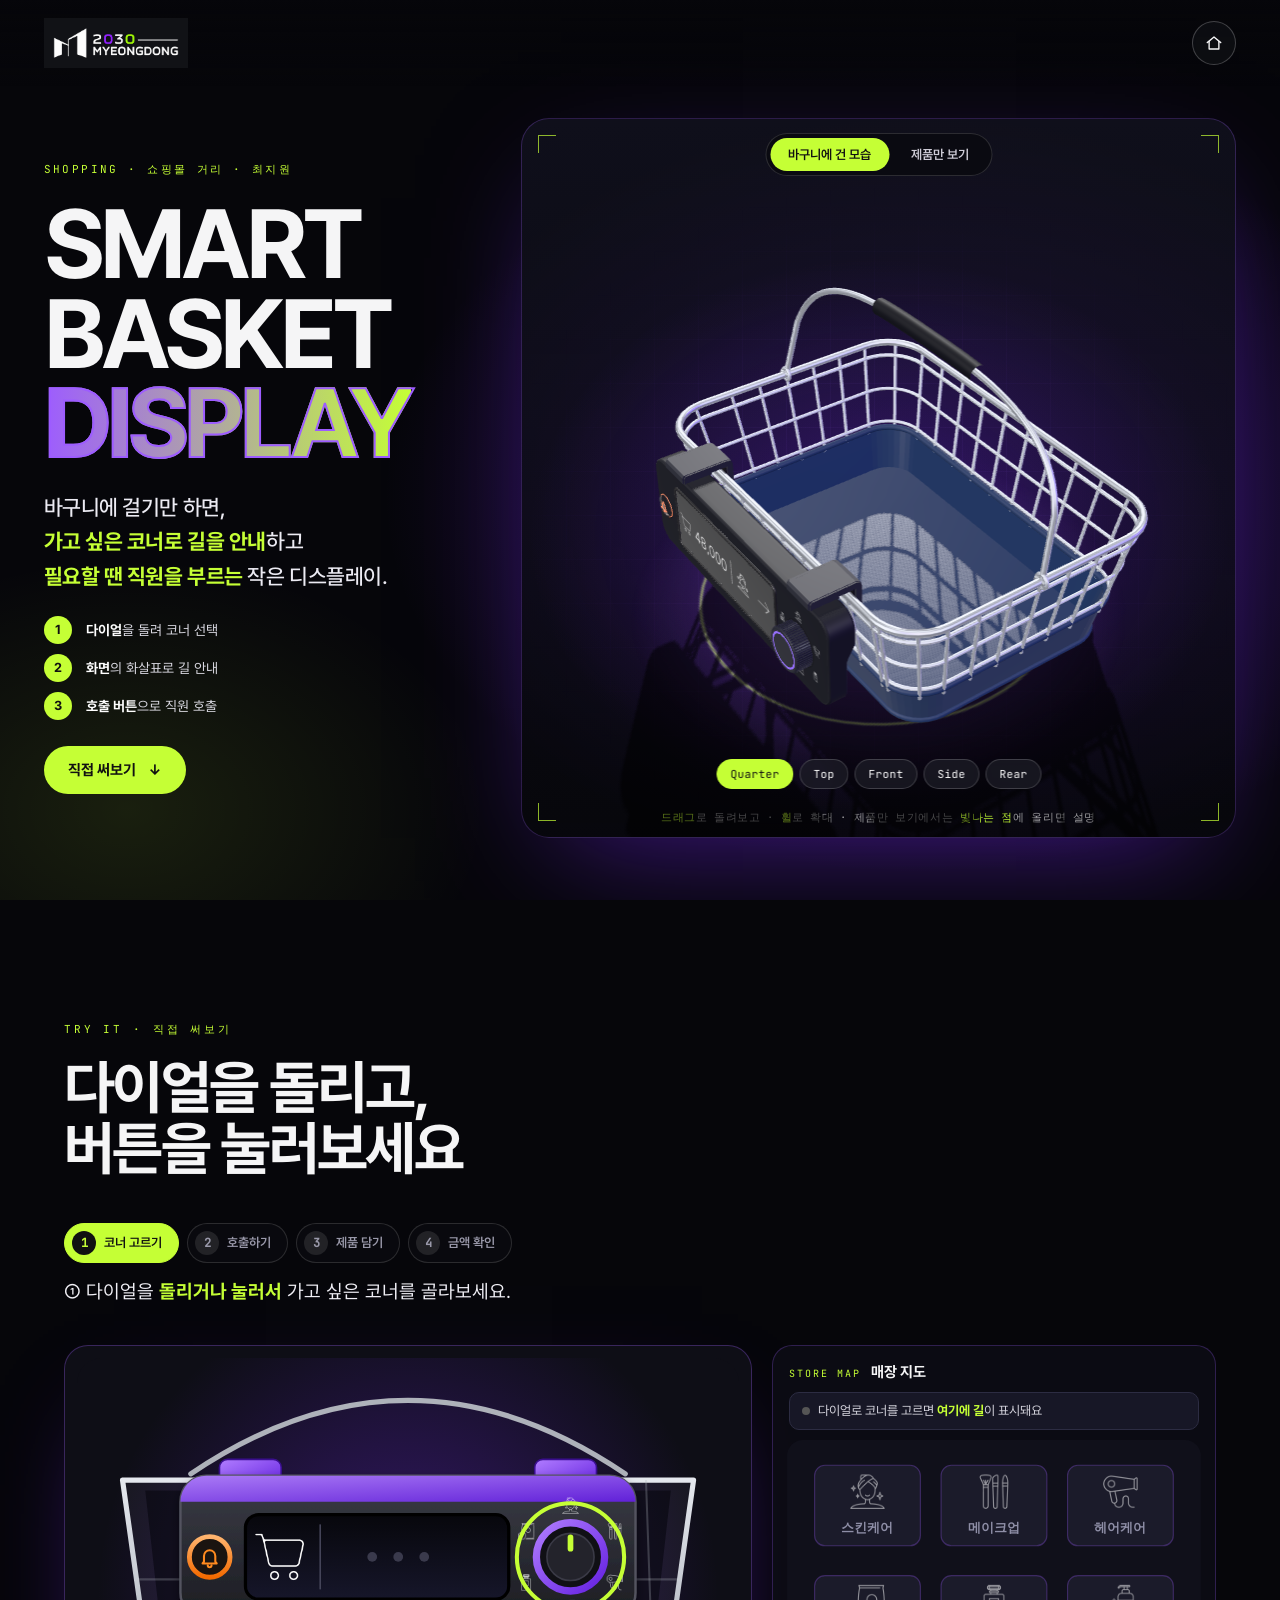
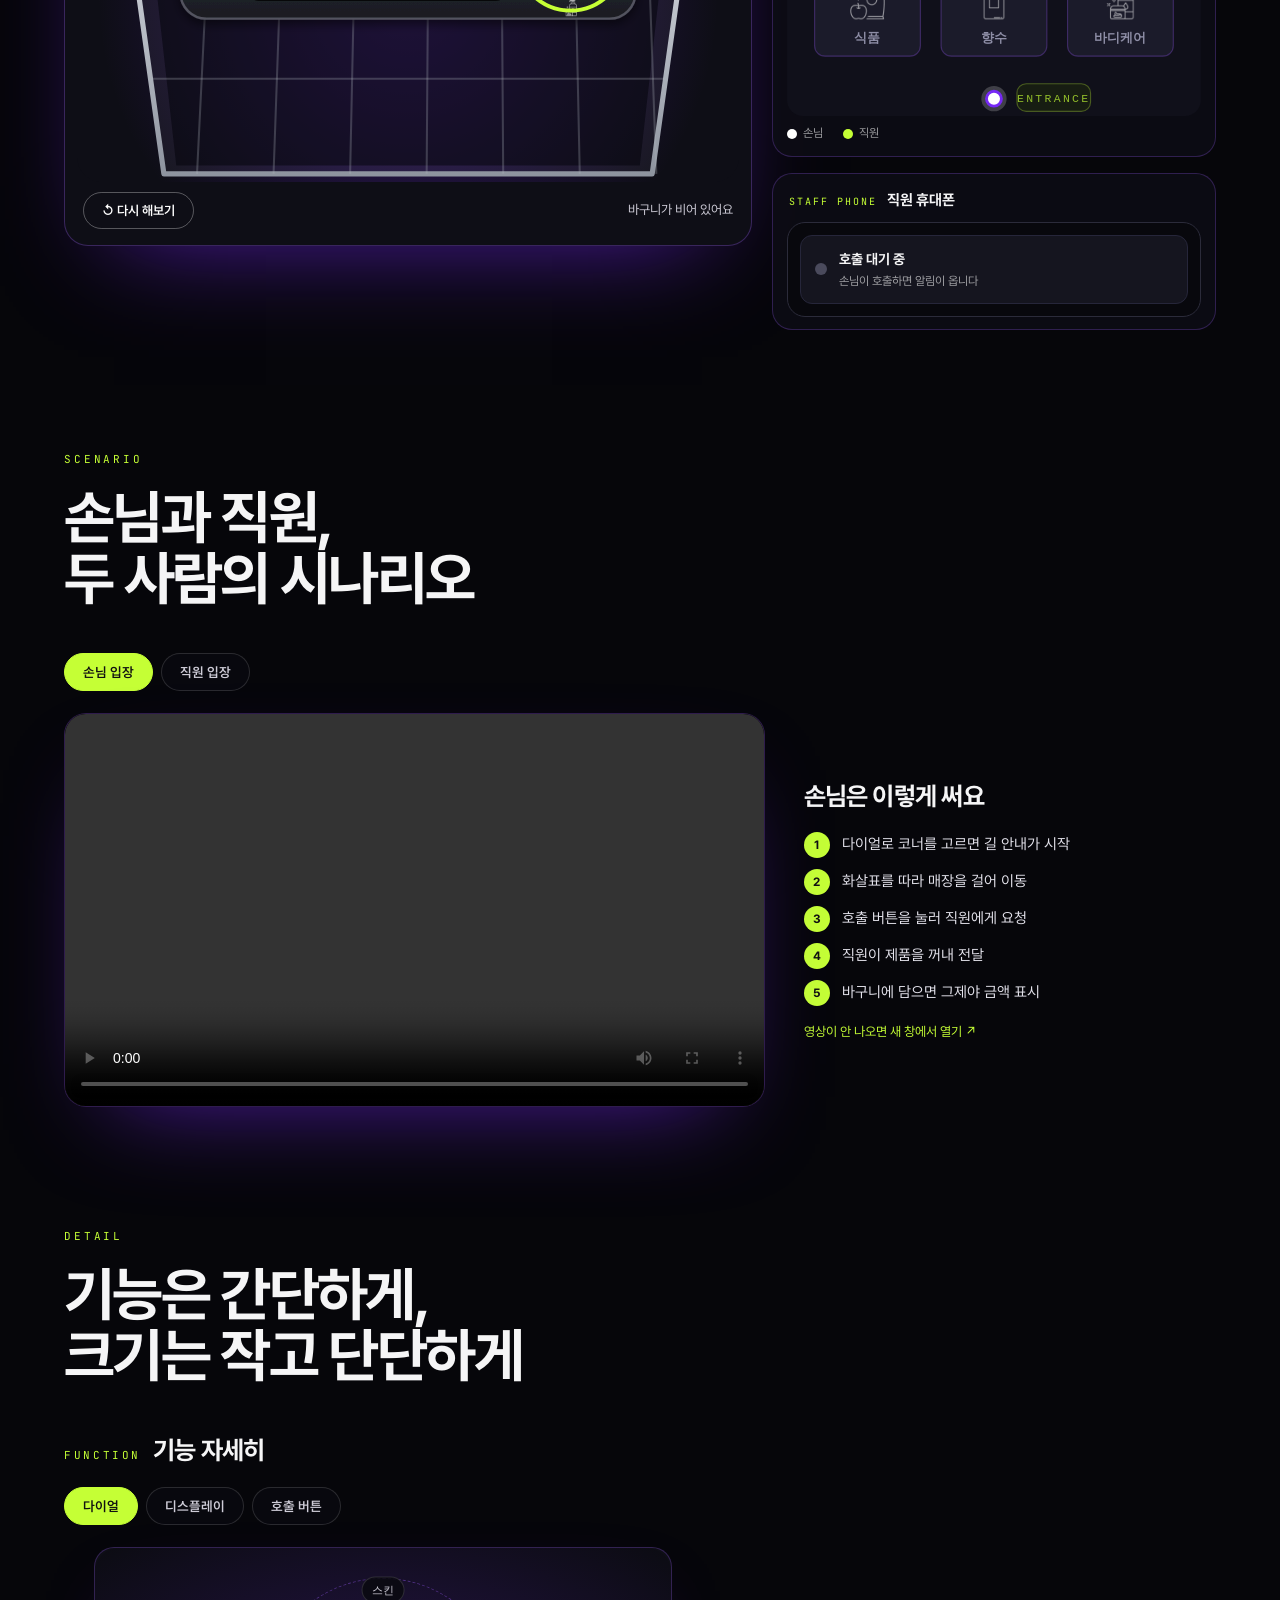
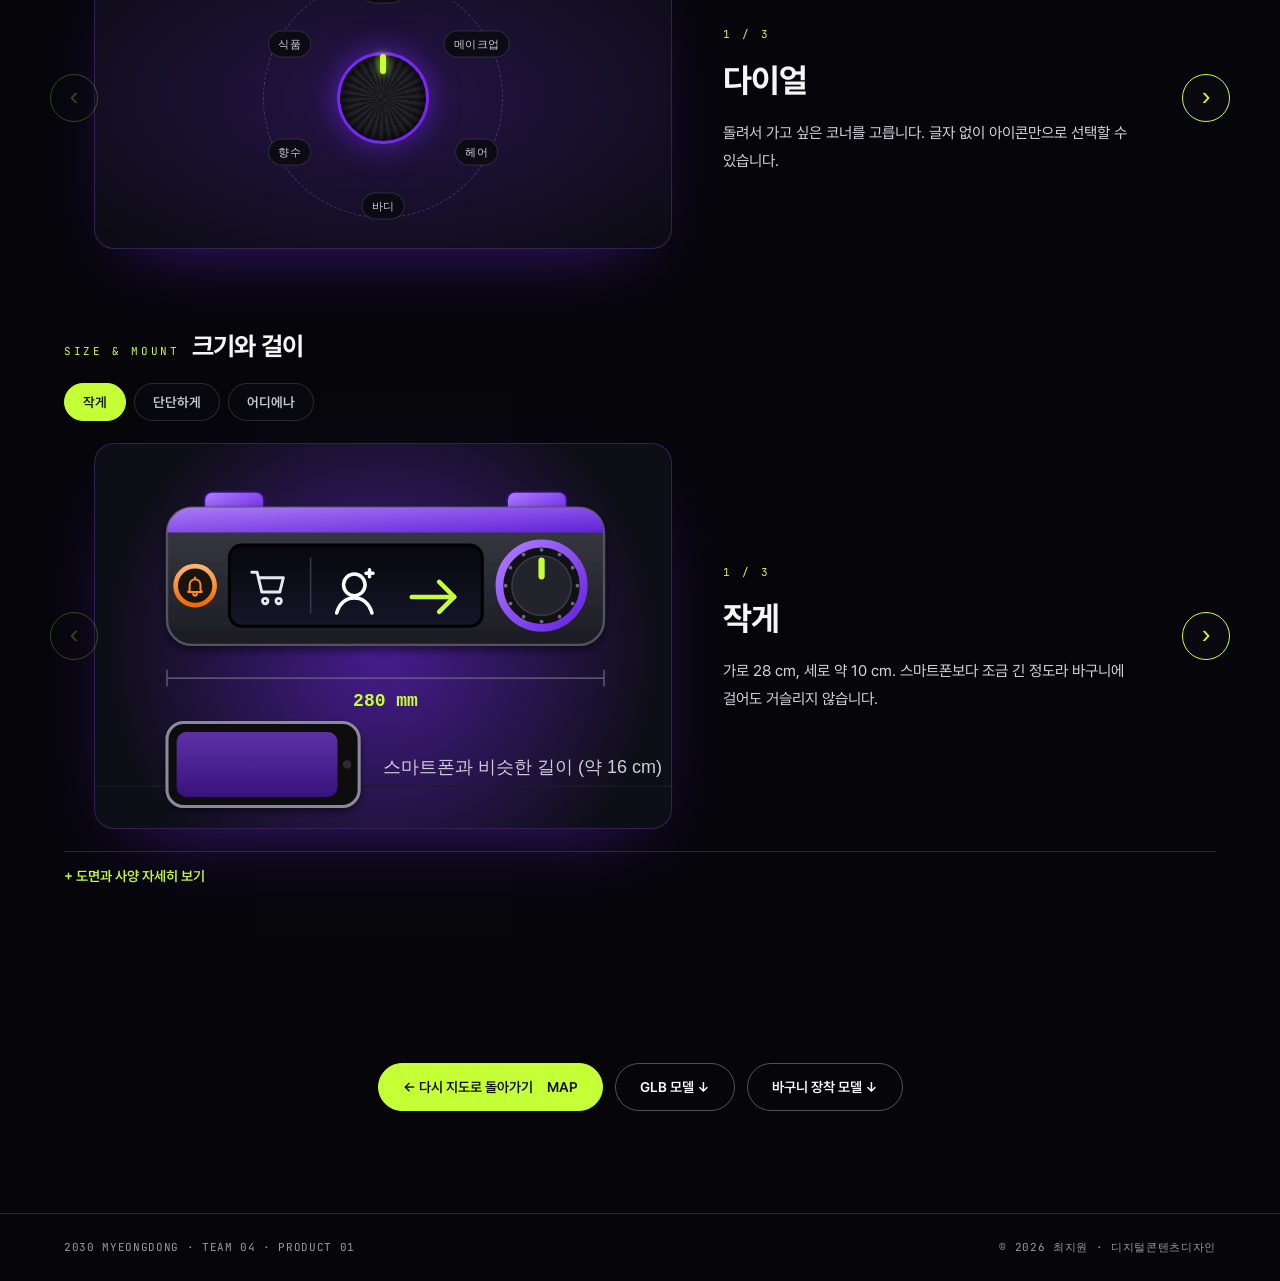
==== index.html @ 1b1ba6c9 "스마트 바구니 디스플레이 개인 페이지 업로드 Co-Authored-By: Claude Sonnet 5.5 <noreply@anthropic.com> Claude-Session: h" ====
<!doctype html>
<html lang="ko">
<head>
<meta charset="utf-8">
<meta name="viewport" content="width=device-width,initial-scale=1">
<title>스마트 바구니 디스플레이 · 최지원 | 2030 MYEONGDONG</title>
<meta name="description" content="바구니에 걸기만 하면 원하는 코너로 길을 안내하고 직원을 호출하는 디스플레이. 최지원 · 명동시장 4조 개인 제품 페이지">
<link rel="icon" type="image/png" href="assets/favicon.png">
<link rel="stylesheet" href="assets/fonts/fonts.css">
<style>
:root{--black:#06060a;--white:#F5F5F6;--purple:#7628F5;--purple-hi:#9d5cff;--lime:#C5FF35;--line:rgba(245,245,246,.14);--mute:rgba(245,245,246,.62);
--f-body:'Pretendard',-apple-system,'Apple SD Gothic Neo','Malgun Gothic',sans-serif;--f-display:'Pretendard',sans-serif;--f-mono:'JetBrains Mono',ui-monospace,monospace}
*{box-sizing:border-box;margin:0;padding:0}
html{background:#06060a}
body{background:#06060a;color:var(--white);font-family:var(--f-body);line-height:1.6;-webkit-font-smoothing:antialiased}
a{color:inherit;text-decoration:none}img{display:block;max-width:100%}
.btn{display:inline-flex;align-items:center;gap:14px;padding:15px 24px;border-radius:99px;background:var(--lime);color:#111;font:600 14px var(--f-body);border:1px solid var(--lime);transition:.25s}.btn:hover{transform:translateY(-3px);box-shadow:0 14px 36px -14px rgba(197,255,53,.7)}
.btn.ghost{background:transparent;color:#fff;border-color:rgba(255,255,255,.3)}.btn.ghost:hover{border-color:var(--lime);color:var(--lime)}
.pm{position:fixed;inset:0;z-index:150;display:none;background:#06060a;opacity:0;transition:opacity .45s ease}
.pm.open{display:block}.pm.show{opacity:1}
.pm,.pm *{cursor:auto!important}.pm button,.pm a,.pm [role=button]{cursor:pointer!important}
.pm{word-break:keep-all}.pm-box{position:absolute;inset:0;overflow:auto;overscroll-behavior:contain;color:var(--white);scroll-behavior:auto}
.pm-top{position:sticky;top:0;z-index:20;display:flex;justify-content:space-between;align-items:center;padding:18px clamp(18px,3.4vw,52px);background:linear-gradient(#06060aee,#06060a00);pointer-events:none}
.pm-top>*{pointer-events:auto}
.pm-brand span{display:block;font:700 12px var(--f-mono);letter-spacing:.3em}.pm-brand i{font-style:normal;color:var(--lime)}.pm-brand em{display:block;font:10px var(--f-mono);letter-spacing:.2em;color:var(--mute);font-style:normal;margin-top:5px}
.pm-x{width:44px;height:44px;border-radius:50%;border:1px solid rgba(255,255,255,.22);background:rgba(17,18,22,.7);color:#fff;font-size:15px;transition:.25s}
.pm-x:hover{background:var(--lime);color:#111;border-color:var(--lime)}
.pm-hero{position:relative;min-height:100vh;margin-top:-80px;display:grid;grid-template-columns:minmax(300px,.82fr) 1.3fr;align-items:center;gap:clamp(10px,2vw,40px);padding:96px clamp(18px,3.4vw,56px) 40px;overflow:hidden}
.pm-ambient{position:absolute;inset:0;background:radial-gradient(60% 60% at 72% 55%,rgba(118,40,245,.38),transparent 70%),radial-gradient(40% 40% at 10% 90%,rgba(197,255,53,.1),transparent 70%);pointer-events:none}
.pm-copy{position:relative;z-index:2}
.pm-eye{font:500 11px var(--f-mono);letter-spacing:.22em;color:var(--lime)}
.pm h2{font-family:var(--f-display);font-weight:900;font-size:clamp(46px,7.6vw,128px);line-height:.92;letter-spacing:-.05em;margin:22px 0 16px}
.pm h2 em{font-style:normal;color:transparent;-webkit-text-stroke:2px var(--purple-hi);background:linear-gradient(90deg,#9d5cff,#c5ff35);-webkit-background-clip:text;background-clip:text}
.pm-ko{font:500 14px var(--f-mono);letter-spacing:.2em;color:var(--mute)}
.pm-lead{max-width:430px;font-size:clamp(14px,1.25vw,16.5px);line-height:1.85;color:#dcdbe4;margin:22px 0 28px}.pm-lead b{color:var(--lime);font-weight:500}
.pm-scroll{display:flex;align-items:center;gap:12px;font:10px var(--f-mono);letter-spacing:.3em;color:var(--mute)}.pm-scroll i{width:56px;height:1px;background:linear-gradient(90deg,var(--lime),transparent);animation:pmSl 2s ease-in-out infinite;transform-origin:left}
@keyframes pmSl{0%{transform:scaleX(.2)}60%{transform:scaleX(1)}100%{transform:scaleX(.2)}}
.pm-view{position:relative;z-index:1;height:clamp(420px,80vh,880px);border-radius:28px;border:1px solid rgba(157,92,255,.25);background:radial-gradient(70% 55% at 50% 58%,rgba(118,40,245,.3),transparent 70%),linear-gradient(180deg,rgba(20,20,34,.7),rgba(8,8,14,.6));overflow:hidden;box-shadow:0 40px 120px -40px rgba(118,40,245,.55)}
.pm-view::before{content:"";position:absolute;inset:0;background-image:linear-gradient(rgba(157,92,255,.07) 1px,transparent 1px),linear-gradient(90deg,rgba(157,92,255,.07) 1px,transparent 1px);background-size:44px 44px;-webkit-mask-image:radial-gradient(70% 60% at 50% 55%,#000,transparent 78%);mask-image:radial-gradient(70% 60% at 50% 55%,#000,transparent 78%);pointer-events:none}
.pm-view .pv{position:absolute;inset:0}
.pm-poster{position:absolute;inset:0;width:100%;height:100%;object-fit:cover;opacity:.0}
.pm-c{position:absolute;width:18px;height:18px;border:1px solid rgba(197,255,53,.7);z-index:3;pointer-events:none}.pm-c.tl{left:16px;top:16px;border-right:0;border-bottom:0}.pm-c.tr{right:16px;top:16px;border-left:0;border-bottom:0}.pm-c.bl{left:16px;bottom:16px;border-right:0;border-top:0}.pm-c.br{right:16px;bottom:16px;border-left:0;border-top:0}
.pm-dim{position:absolute;z-index:3;font:500 10px var(--f-mono);letter-spacing:.14em;color:var(--lime);background:rgba(10,10,14,.6);border:1px solid rgba(197,255,53,.35);border-radius:99px;padding:4px 9px;pointer-events:none}.pm-dim.a{right:42px;top:16px}.pm-dim.b{right:42px;top:46px}
.pm-chips{position:absolute;left:50%;bottom:48px;transform:translateX(-50%);display:flex;gap:6px;z-index:3}
.pm-chips button{font:500 11px var(--f-mono);color:#fff;background:rgba(30,30,40,.7);border:1px solid rgba(255,255,255,.18);border-radius:99px;padding:7px 13px;transition:.25s;backdrop-filter:blur(6px)}
.pm-chips button:hover,.pm-chips button.on{background:var(--lime);color:#111;border-color:var(--lime)}
.pm-hint{position:absolute;left:0;right:0;bottom:0;padding:12px 16px;text-align:center;font:10.5px var(--f-mono);color:var(--mute);letter-spacing:.06em}.pm-hint b{color:var(--lime);font-weight:500}
.hs{display:block;width:0;height:0;padding:0;border:0;background:none;position:absolute;pointer-events:none}
.hs::before{content:'';position:absolute;left:-14px;top:-14px;width:28px;height:28px;border-radius:50%;border:2px solid var(--lime);box-shadow:0 0 0 4px rgba(197,255,53,.18);opacity:0;transform:scale(.6);transition:.2s}
.hs::after{content:'';position:absolute;left:-3px;top:-3px;width:6px;height:6px;border-radius:50%;background:var(--lime);opacity:.55;box-shadow:0 0 10px var(--lime);animation:hsP 2s ease-in-out infinite}
@keyframes hsP{50%{opacity:1;transform:scale(1.5)}}
.hs span{position:absolute;left:22px;top:0;transform:translateY(-50%);white-space:nowrap;font:500 12px var(--f-body);background:rgba(17,18,22,.94);border:1px solid var(--line);color:#fff;padding:6px 10px;border-radius:8px;opacity:0;pointer-events:none;transition:.2s}
.hs.on::before{opacity:1;transform:scale(1)}.hs.on span{opacity:1}
.pm-band{display:grid;grid-template-columns:repeat(4,1fr);border-top:1px solid var(--line);border-bottom:1px solid var(--line);background:linear-gradient(90deg,rgba(118,40,245,.1),rgba(197,255,53,.04))}
.pm-band>div{padding:clamp(18px,3vw,38px) clamp(14px,2.6vw,40px);border-right:1px solid var(--line)}.pm-band>div:last-child{border:0}
.pm-band b{display:block;font:800 clamp(22px,3.2vw,46px)/1 var(--f-display);letter-spacing:-.04em}.pm-band small{font-size:.4em;margin-left:4px;color:var(--lime)}
.pm-band span{display:block;margin-top:10px;font:10px var(--f-mono);letter-spacing:.18em;color:var(--mute)}
.pm-sec{padding:clamp(60px,9vw,130px) clamp(18px,5vw,90px) 0;max-width:1400px;margin:0 auto}
.pm-h{margin-bottom:clamp(34px,5vw,70px)}.pm-h span{font:500 11px var(--f-mono);letter-spacing:.26em;color:var(--lime)}
.pm-h h3{font-family:var(--f-display);font-weight:800;font-size:clamp(28px,4.6vw,68px);line-height:1.04;letter-spacing:-.045em;margin:16px 0 0}
.pm-row{position:relative;display:grid;grid-template-columns:minmax(80px,.55fr) 1fr 1.05fr;gap:clamp(18px,3vw,56px);align-items:center;padding:clamp(28px,4vw,56px) 0;border-top:1px solid var(--line)}
.pm-row.rev .pm-txt{order:3}.pm-row.rev .pm-mock{order:2}.pm-row.rev{grid-template-columns:minmax(80px,.55fr) 1.05fr 1fr}
.pm-num{font:900 clamp(70px,11vw,170px)/.8 var(--f-display);letter-spacing:-.06em;color:transparent;-webkit-text-stroke:1.5px rgba(157,92,255,.7)}
.pm-txt .k{font:500 10.5px var(--f-mono);letter-spacing:.22em;color:var(--lime)}
.pm-txt h4{font-size:clamp(22px,2.6vw,36px);font-weight:700;letter-spacing:-.03em;margin:12px 0}
.pm-txt p{font-size:clamp(13.5px,1.15vw,16px);line-height:1.85;color:#cfcdd8;max-width:440px;margin:0}
.pm-mock{display:grid;place-items:center;min-height:260px;border-radius:24px;border:1px solid rgba(157,92,255,.22);background:radial-gradient(70% 70% at 50% 50%,rgba(118,40,245,.22),rgba(10,10,16,.6));position:relative;overflow:hidden}
.mk-dial{position:relative;width:240px;height:240px}
.mk-orbit{position:absolute;inset:0;border-radius:50%;border:1px dashed rgba(157,92,255,.4)}
.mk-orbit b{position:absolute;left:50%;top:50%;font:500 11px var(--f-mono);letter-spacing:.04em;color:#cfcdd8;transform:rotate(var(--a)) translateY(-108px) rotate(calc(var(--a)*-1)) translate(-50%,-50%);white-space:nowrap;padding:5px 9px;border:1px solid var(--line);border-radius:99px;background:rgba(10,10,16,.85);animation:mkHi 6s steps(1) infinite}
.mk-orbit b:nth-child(1){animation-delay:0s}.mk-orbit b:nth-child(2){animation-delay:1s}.mk-orbit b:nth-child(3){animation-delay:2s}.mk-orbit b:nth-child(4){animation-delay:3s}.mk-orbit b:nth-child(5){animation-delay:4s}.mk-orbit b:nth-child(6){animation-delay:5s}
@keyframes mkHi{0%{background:var(--lime);color:#111;border-color:var(--lime)}16.6%,100%{background:rgba(10,10,16,.85);color:#cfcdd8;border-color:var(--line)}}
.mk-knob{position:absolute;left:50%;top:50%;width:92px;height:92px;margin:-46px;border-radius:50%;background:repeating-conic-gradient(#232329 0 6deg,#15151a 6deg 12deg);border:3px solid #7628f5;box-shadow:0 0 30px rgba(118,40,245,.6),inset 0 0 14px #000}
.mk-pointer{position:absolute;left:50%;top:50%;width:0;height:0;animation:mkRot 6s steps(6) infinite;z-index:2}.mk-pointer::before{content:'';position:absolute;left:-3px;top:-44px;width:6px;height:20px;border-radius:3px;background:var(--lime);box-shadow:0 0 10px var(--lime)}
@keyframes mkRot{to{transform:rotate(360deg)}}
.mk-screen{display:flex;align-items:center;gap:22px;width:min(440px,86%);padding:22px 26px;border-radius:16px;background:#050508;border:1px solid #2b2b35;box-shadow:0 0 50px rgba(118,40,245,.3),inset 0 0 30px rgba(118,40,245,.08)}
.mk-screen small{display:block;font:9.5px var(--f-mono);letter-spacing:.2em;color:var(--mute)}.mk-screen .l b{font:700 30px var(--f-mono);letter-spacing:-.02em}
.mk-screen .d{width:1px;align-self:stretch;background:#2b2b35}.mk-screen .r{flex:1}.mk-screen svg{width:100%;height:auto;fill:none;stroke:var(--lime);stroke-width:4;stroke-linecap:round;stroke-linejoin:round}
.mk-screen .p{stroke-dasharray:6 8;animation:mkDash 1.4s linear infinite}@keyframes mkDash{to{stroke-dashoffset:-28}}
.mk-call{display:flex;align-items:center;gap:34px;flex-wrap:wrap;justify-content:center;padding:24px}
.btnc{position:relative;width:96px;height:96px;display:grid;place-items:center}.btnc b{width:64px;height:64px;border-radius:50%;background:#1b1713;border:2px solid #ff8a1f;box-shadow:0 0 34px rgba(255,138,31,.55);z-index:2;display:grid;place-items:center}.btnc b svg{width:32px;height:32px;fill:none;stroke:#ff8a1f;stroke-width:1.8;stroke-linecap:round;stroke-linejoin:round;transform-origin:50% 8%;animation:mkBell 2.4s ease-in-out infinite}@keyframes mkBell{0%,40%,100%{transform:rotate(0)}8%{transform:rotate(14deg)}16%{transform:rotate(-12deg)}24%{transform:rotate(8deg)}32%{transform:rotate(-5deg)}}
.btnc i{position:absolute;inset:0;border-radius:50%;border:2px solid #ff8a1f;opacity:0;animation:mkRip 2.4s ease-out infinite}.btnc i:nth-child(2){animation-delay:.8s}.btnc i:nth-child(3){animation-delay:1.6s}
@keyframes mkRip{0%{transform:scale(.6);opacity:.8}100%{transform:scale(1.6);opacity:0}}
.mk-call .note{padding:16px 20px;border-radius:14px;background:rgba(14,14,20,.92);border:1px solid var(--line);min-width:210px;animation:mkIn 2.4s ease infinite}
@keyframes mkIn{0%,10%{opacity:0;transform:translateX(14px)}30%,90%{opacity:1;transform:none}100%{opacity:0}}
.mk-call .note small{font:9.5px var(--f-mono);letter-spacing:.2em;color:var(--lime)}.mk-call .note b{display:block;font-size:15px;margin:6px 0 3px}.mk-call .note span{font-size:12px;color:var(--mute)}
.pm-flow{list-style:none;margin:0;padding:0;display:grid;grid-template-columns:repeat(5,1fr);position:relative;gap:10px}
.pm-flow::before{content:'';position:absolute;left:5%;right:5%;top:25px;height:1px;background:linear-gradient(90deg,transparent,rgba(157,92,255,.7),var(--lime),transparent)}
.pm-flow li{position:relative;text-align:center}.pm-flow b{display:grid;place-items:center;width:50px;height:50px;margin:0 auto 16px;border-radius:50%;background:#0b0b10;border:1px solid var(--purple-hi);font:500 13px var(--f-mono);color:var(--lime);box-shadow:0 0 24px rgba(118,40,245,.5)}
.pm-flow span{font-size:clamp(12.5px,1.1vw,15px);line-height:1.6;color:#dcdbe4}
.fv{border-radius:24px;border:1px solid rgba(157,92,255,.22);background:radial-gradient(70% 90% at 50% 40%,rgba(118,40,245,.14),rgba(10,10,16,.6));padding:clamp(14px,2vw,28px)}.fv svg{display:block;width:100%;height:auto}.fl{animation:mkDash 1.4s linear infinite}.fv-cap{display:grid;grid-template-columns:repeat(5,1fr);gap:8px;margin-top:10px;font:500 11.5px var(--f-mono);letter-spacing:.04em;color:#b9b8c4;text-align:center}.fv-cap span:before{content:"";display:block;width:6px;height:6px;margin:0 auto 8px;border-radius:50%;background:var(--lime)}.pm-vids{display:grid;grid-template-columns:1fr 1fr;gap:18px}.pm-vid .pm-video{position:relative;aspect-ratio:16/9}.pm-vid .pm-video video{width:100%;height:100%;object-fit:cover;max-height:none}.pm-vid h4{margin:16px 2px 4px;font-size:18px;letter-spacing:-.02em}.pm-vid p{margin:0 2px;font-size:13px;line-height:1.7;color:#b9b8c4}.vph{position:absolute;inset:0;display:none;place-items:center;text-align:center;font:500 11px var(--f-mono);letter-spacing:.18em;color:var(--mute);background:repeating-linear-gradient(45deg,#0b0b10 0 14px,#101018 14px 28px)}.vph.on{display:grid}.dv{border-radius:24px;border:1px solid rgba(157,92,255,.22);background:radial-gradient(70% 90% at 50% 40%,rgba(118,40,245,.14),rgba(10,10,16,.6));padding:clamp(14px,2vw,28px);margin-bottom:14px}.dv svg{display:block;width:100%;height:auto}.pm-cards{display:grid;grid-template-columns:repeat(4,1fr);gap:14px}
.pm-cards>div{padding:24px 22px;border-radius:20px;background:linear-gradient(180deg,rgba(40,40,56,.55),rgba(14,14,20,.6));border:1px solid var(--line);transition:.4s}.pm-cards>div:hover{transform:translateY(-6px);border-color:rgba(197,255,53,.45);box-shadow:0 24px 60px -30px rgba(118,40,245,.8)}
.pm-cards k{display:block;font:500 10px var(--f-mono);letter-spacing:.22em;color:var(--lime)}.pm-cards b{display:block;font-size:18px;margin:12px 0 10px;letter-spacing:-.02em}.pm-cards p{margin:0;font-size:13px;line-height:1.75;color:#b9b8c4}
.pm-cards .sw{display:flex;gap:8px;margin:0 0 12px}.pm-cards .sw i{width:30px;height:30px;border-radius:50%;border:1px solid rgba(255,255,255,.25)}
.pm-act{display:flex;gap:12px;flex-wrap:wrap;justify-content:center;padding:clamp(60px,8vw,110px) 20px clamp(60px,8vw,110px)}
.rv{opacity:0;transform:translateY(36px);transition:opacity .9s cubic-bezier(.2,.7,.2,1),transform .9s cubic-bezier(.2,.7,.2,1)}.rv.in{opacity:1;transform:none}
@media(max-width:980px){.pm-hero{grid-template-columns:1fr;padding-top:100px}.pm-view{height:min(62vh,520px)}.pm-band,.pm-cards{grid-template-columns:repeat(2,1fr)}.pm-row,.pm-row.rev{grid-template-columns:1fr}.pm-row.rev .pm-txt,.pm-row.rev .pm-mock{order:0}.pm-num{font-size:80px}.pm-flow{grid-template-columns:1fr;gap:22px}.pm-flow::before{display:none}.pm-vids{grid-template-columns:1fr}.fv-cap{grid-template-columns:1fr 1fr}}

.pm{position:static!important;display:block!important;opacity:1!important;background:#06060a}
.pm,.pm *{cursor:auto!important}.pm button,.pm a{cursor:pointer!important}
.pm-box{position:static!important;overflow:visible!important}
.pm-top{position:fixed;left:0;right:0;top:0;background:linear-gradient(#06060acc,#06060a00)}
.pm-logo img{height:50px;width:auto;display:block}
.pm-nav{display:flex;align-items:center;gap:10px}
.pm-home{width:44px;height:44px;border-radius:50%;border:1px solid rgba(255,255,255,.22);background:rgba(17,18,22,.7);display:grid;place-items:center;transition:.25s}.pm-home:hover{background:var(--lime);color:#111;border-color:var(--lime)}
.pm-video{border-radius:24px;overflow:hidden;border:1px solid rgba(157,92,255,.25);background:#000;box-shadow:0 40px 120px -50px rgba(118,40,245,.6)}.pm-video video{display:block;width:100%;max-height:78vh}
.pm-hero{margin-top:0}
footer{display:flex;justify-content:space-between;gap:12px;flex-wrap:wrap;padding:26px clamp(18px,5vw,64px);border-top:1px solid var(--line);font:11px var(--f-mono);color:var(--mute);letter-spacing:.06em}
.pm-what{font-size:clamp(17px,1.7vw,24px);line-height:1.6;letter-spacing:-.02em;color:#ecebf3;margin:22px 0 22px;font-weight:500}.pm-what b{color:var(--lime);font-weight:700}
.pm-legend{list-style:none;margin:0 0 26px;padding:0;display:grid;gap:10px;max-width:400px}
.pm-legend li{display:flex;align-items:center;gap:14px;font-size:14px;color:#dcdbe4}
.pm-legend i{flex:none;width:28px;height:28px;border-radius:50%;background:var(--lime);color:#111;display:grid;place-items:center;font:800 13px var(--f-body);font-style:normal}
.pm-legend b{color:#fff}
.pm-cta{display:inline-flex;align-items:center;gap:12px;padding:15px 24px;border-radius:99px;background:var(--lime);color:#111;font:700 15px var(--f-body);transition:.25s}.pm-cta:hover{transform:translateY(-2px);box-shadow:0 10px 30px -8px rgba(197,255,53,.6)}
.pm-cta2{margin-left:14px;color:var(--mute);font-size:13px;white-space:nowrap}
.pm-mode{position:absolute;left:50%;top:14px;transform:translateX(-50%);z-index:5;display:flex;gap:4px;padding:4px;border-radius:99px;background:rgba(10,10,16,.85);border:1px solid var(--line)}
.pm-mode button{border:0;background:none;color:#cfcdd8;font:600 13px var(--f-body);padding:9px 18px;border-radius:99px;cursor:pointer;transition:.2s;white-space:nowrap}.pm-mode button.on{background:var(--lime);color:#111}
.pm-view .pv.off{visibility:hidden;pointer-events:none}
.pm-fb{position:absolute;inset:0;z-index:0;display:grid;place-items:center;padding:60px 20px 80px}.pm-fb img{width:100%;max-width:720px;aspect-ratio:4/3;object-fit:contain;opacity:.9;-webkit-mask-image:radial-gradient(ellipse 62% 62% at 50% 50%,#000 60%,transparent 100%);mask-image:radial-gradient(ellipse 62% 62% at 50% 50%,#000 60%,transparent 100%)}
.pm-load{position:absolute;left:50%;bottom:86px;transform:translateX(-50%);z-index:4;font:500 12px var(--f-mono);color:var(--lime);letter-spacing:.1em;background:rgba(10,10,16,.8);padding:6px 14px;border-radius:99px}
.pm-view .pv{z-index:2}.pm-dim.a{top:62px}.pm-dim.b{top:92px}.pm-view[data-tab=basket] .pm-dim{display:none}
.pm-sec .pm-h{margin-bottom:clamp(24px,3.4vw,44px)}
/* sim */
.sim-guide{margin-bottom:18px}
.sim-steps{list-style:none;display:flex;flex-wrap:wrap;gap:8px;margin:0 0 14px;padding:0}
.sim-steps li{display:inline-flex;align-items:center;gap:8px;padding:7px 16px 7px 7px;border-radius:99px;border:1px solid var(--line);background:rgba(10,10,16,.8);color:#9a99aa;font:600 13px var(--f-body);transition:.3s}
.sim-steps b{width:24px;height:24px;border-radius:50%;background:rgba(255,255,255,.1);display:grid;place-items:center;font:700 12px var(--f-mono)}
.sim-steps li.on{background:var(--lime);color:#111;border-color:var(--lime)}.sim-steps li.on b{background:#111;color:var(--lime)}
.sim-steps li.done{border-color:rgba(197,255,53,.5);color:var(--lime)}.sim-steps li.done b{background:var(--lime);color:#111}
.sim-hint{margin:0;font-size:clamp(16px,1.5vw,20px);line-height:1.6;color:#f1f0f6;min-height:2.6em}.sim-hint b{color:var(--lime)}
.sim-hint.shake{animation:shk .4s}@keyframes shk{20%,60%{transform:translateX(-6px)}40%,80%{transform:translateX(6px)}}
.sim-grid{display:grid;grid-template-columns:1.55fr 1fr;gap:20px;align-items:start}
.sim-left{border-radius:24px;border:1px solid rgba(157,92,255,.3);background:#0e0e16;padding:12px;box-shadow:0 40px 100px -50px rgba(118,40,245,.7)}
#sim{display:block;width:100%;height:auto;touch-action:none;user-select:none;-webkit-user-select:none}
#sim [tabindex]:focus-visible{outline:2px solid var(--lime);outline-offset:2px}
.ringP{animation:ringP 1.3s ease-in-out infinite;transform-box:fill-box;transform-origin:center}@keyframes ringP{50%{opacity:.25;transform:scale(1.12)}}
.arrowP{animation:arP 1.1s ease-in-out infinite}@keyframes arP{50%{transform:translateX(6px)}}
#scr.flash{animation:fl .8s}@keyframes fl{0%{opacity:0}100%{opacity:1}}
.sim-bar{display:flex;align-items:center;justify-content:space-between;gap:12px;padding:10px 6px 4px;flex-wrap:wrap}
.ghostbtn{border:1px solid rgba(255,255,255,.3);background:transparent;color:#fff;border-radius:99px;padding:10px 18px;font:600 13px var(--f-body);cursor:pointer;transition:.2s}.ghostbtn:hover,.ghostbtn.pulse{border-color:var(--lime);color:var(--lime)}.ghostbtn.pulse{animation:pls 1.4s infinite}@keyframes pls{50%{box-shadow:0 0 0 6px rgba(197,255,53,.18)}}
.sim-note{font:11px var(--f-mono);color:var(--mute);letter-spacing:.03em}
.sim-right{display:grid;gap:16px}
.sim-card{border-radius:20px;border:1px solid rgba(157,92,255,.25);background:rgba(14,14,22,.85);padding:14px 14px 12px}
.sim-ct{display:flex;align-items:baseline;gap:10px;margin:0 2px 10px}.sim-ct span{font:500 10px var(--f-mono);letter-spacing:.2em;color:var(--lime)}.sim-ct b{font-size:15px}
#smap{display:block;width:100%;height:auto}.sim-leg{display:flex;align-items:center;gap:6px;margin-top:8px;font-size:12px;color:var(--mute)}.sim-leg i{display:inline-block;width:10px;height:10px;border-radius:50%}
.phone{border-radius:18px;background:#08080d;border:1px solid #2b2b3a;padding:12px}
.pn{display:flex;align-items:center;gap:12px;padding:12px 14px;border-radius:12px;background:#15151f;border:1px solid #26263a;transition:.3s}.pn b{display:block;font-size:14px}.pn small{display:block;color:var(--mute);font-size:12px;margin-top:2px}
.pdot{width:12px;height:12px;border-radius:50%;background:#4a4a5c;flex:none}
.pn[data-st=call]{background:#2a1b0d;border-color:#ff8a1f}.pn[data-st=call] .pdot{background:#ff8a1f;box-shadow:0 0 0 6px rgba(255,138,31,.25);animation:pls 1s infinite}
.pn[data-st=ok],.pn[data-st=done]{background:#16210a;border-color:var(--lime)}.pn[data-st=ok] .pdot,.pn[data-st=done] .pdot{background:var(--lime)}
/* video */
.vs{display:grid;grid-template-columns:1.7fr 1fr;gap:clamp(18px,3vw,44px);align-items:center}
.vwrap{position:relative;aspect-ratio:16/9;border-radius:22px;overflow:hidden;background:#000;border:1px solid rgba(157,92,255,.3);box-shadow:0 40px 100px -50px rgba(118,40,245,.7)}.vwrap video{position:absolute;inset:0;width:100%;height:100%;object-fit:contain;background:#000}
.vs ol{list-style:none;margin:0;padding:0;display:grid;gap:12px;counter-reset:v}.vs li{counter-increment:v;display:flex;gap:12px;align-items:flex-start;font-size:15px;line-height:1.5;color:#e4e3ec}.vs li::before{content:counter(v);flex:none;width:26px;height:26px;border-radius:50%;background:var(--lime);color:#111;display:grid;place-items:center;font:800 12px var(--f-body);margin-top:-1px}
.vs h4{font-size:clamp(20px,2vw,28px);letter-spacing:-.03em;margin:0 0 16px}
.vs-link{display:inline-block;margin-top:16px;color:var(--lime);font-size:13px}
/* tabs/carousel */
.xp-tabs{display:flex;flex-wrap:wrap;gap:8px;margin:0 0 22px}
.xp-tabs button{border:1px solid var(--line);background:rgba(10,10,16,.85);color:#cfcdd8;border-radius:99px;padding:10px 18px;font:600 13.5px var(--f-body);cursor:pointer;transition:.2s}
.xp-tabs button:hover{border-color:var(--lime);color:#fff}.xp-tabs button[aria-selected=true]{background:var(--lime);color:#111;border-color:var(--lime)}
.car{position:relative}
.car-a{position:absolute;top:50%;z-index:4;width:48px;height:48px;margin-top:-24px;border-radius:50%;border:1.5px solid var(--lime);background:rgba(10,10,16,.92);color:var(--lime);font-size:26px;line-height:1;cursor:pointer;display:grid;place-items:center;transition:.2s;padding:0 0 4px}
.car-a:hover:not(:disabled){background:var(--lime);color:#111}.car-a:disabled{opacity:.25;cursor:default}.car-a.l{left:-14px}.car-a.r{right:-14px}
.car .xp-two{padding:0 30px}
.xp-two{display:grid;grid-template-columns:1.25fr 1fr;gap:clamp(18px,4vw,56px);align-items:center}
.xp-vis{border-radius:20px;overflow:hidden;border:1px solid rgba(157,92,255,.25);display:grid;place-items:center;background:#0e0e16;box-shadow:0 30px 80px -40px rgba(118,40,245,.6)}.xp-vis svg{display:block;width:100%;height:auto}.xp-vis .pm-mock{border:0;width:100%;min-height:300px}
.xp-two h4{font-size:clamp(22px,2.6vw,34px);letter-spacing:-.03em;margin:8px 0 12px}.xp-two p{font-size:clamp(14px,1.2vw,16.5px);line-height:1.85;color:#d6d5de;margin:0;max-width:420px}
.xp-k{font:500 11px var(--f-mono);letter-spacing:.22em;color:var(--lime)}
.dt-block{margin-bottom:clamp(40px,6vw,80px)}.dt-label{display:flex;align-items:baseline;gap:12px;margin:0 0 16px}.dt-label span{font:500 11px var(--f-mono);letter-spacing:.24em;color:var(--lime)}.dt-label b{font-size:clamp(20px,2vw,26px);letter-spacing:-.03em}
.xp-more{margin-top:22px;border-top:1px solid var(--line);padding-top:16px}.xp-more summary{cursor:pointer;color:var(--lime);font:600 14px var(--f-body);list-style:none}.xp-more summary::before{content:'+ '}.xp-more[open] summary::before{content:'− '}.xp-more .dv,.xp-more .pm-cards{margin-top:20px}
@media(max-width:980px){.sim-grid,.vs,.xp-two{grid-template-columns:1fr}.car .xp-two{padding:0}.car-a{top:auto;bottom:-8px;margin:0}.car-a.l{left:0}.car-a.r{right:0}.car{padding-bottom:56px}.pm-cta2{display:none}}
@media(prefers-reduced-motion:reduce){.ringP,.arrowP,.pls{animation:none}}

.sim-steps li.on.done{background:var(--lime);color:#111;border-color:var(--lime)}.sim-steps li.on.done b{background:#111;color:var(--lime)}
.flowW,.flowL{stroke-dasharray:2 9;animation:dashM .8s linear infinite}@keyframes dashM{to{stroke-dashoffset:-11}}
.sim-sum{font-size:13px;color:#cfcdd8}.sim-sum b{color:var(--lime)}
@media(prefers-reduced-motion:reduce){.flowW,.flowL{animation:none}}
.map-st{display:flex;align-items:center;gap:8px;margin:-2px 2px 10px;padding:8px 12px;border-radius:10px;background:#171726;border:1px solid #2c2c42;font-size:13px;color:#d6d5de}.map-st i{width:8px;height:8px;border-radius:50%;background:#555;flex:none}.map-st.on{border-color:var(--lime);background:rgba(197,255,53,.08);color:#fff}.map-st.on i{background:var(--lime);animation:pls 1s infinite}.map-st b{color:var(--lime)}
.sim-card.attn{animation:attn 1.8s ease}@keyframes attn{0%,60%{box-shadow:0 0 0 3px var(--lime),0 0 40px rgba(197,255,53,.5);border-color:var(--lime)}100%{box-shadow:none}}
.dirarrow::after{content:' →'}@media(max-width:980px){.dirarrow::after{content:' ↓'}}
.pop{animation:popIn .35s cubic-bezier(.2,1.4,.4,1);transform-box:fill-box;transform-origin:left center}@keyframes popIn{from{opacity:0;transform:scale(.7)}to{opacity:1;transform:none}}
</style>
</head>
<body>
<svg width="0" height="0" style="position:absolute" aria-hidden="true" focusable="false"><defs>
<linearGradient id="gBody" x1="0" y1="0" x2="0" y2="1"><stop offset="0" stop-color="#3b3c46"/><stop offset="1" stop-color="#1b1c22"/></linearGradient>
<linearGradient id="gVio" x1="0" y1="0" x2="1" y2="1"><stop offset="0" stop-color="#b07dff"/><stop offset="1" stop-color="#6420e0"/></linearGradient>
<linearGradient id="gLime" x1="0" y1="0" x2="0" y2="1"><stop offset="0" stop-color="#dcff7a"/><stop offset="1" stop-color="#a3dc16"/></linearGradient>
<linearGradient id="gAmb" x1="0" y1="0" x2="0" y2="1"><stop offset="0" stop-color="#ffb46e"/><stop offset="1" stop-color="#f26a00"/></linearGradient>
<linearGradient id="gScr" x1="0" y1="0" x2="0" y2="1"><stop offset="0" stop-color="#07070c"/><stop offset="1" stop-color="#16162a"/></linearGradient>
<linearGradient id="gSkin" x1="0" y1="0" x2="1" y2="1"><stop offset="0" stop-color="#f6d3b3"/><stop offset="1" stop-color="#d9a279"/></linearGradient>
<linearGradient id="gJk" x1="0" y1="0" x2="0" y2="1"><stop offset="0" stop-color="#8a45f7"/><stop offset="1" stop-color="#4f16b8"/></linearGradient>
<linearGradient id="gSil" x1="0" y1="0" x2="0" y2="1"><stop offset="0" stop-color="#e5e8ee"/><stop offset="1" stop-color="#8e949f"/></linearGradient>
<radialGradient id="gGV" cx=".5" cy=".5" r=".5"><stop offset="0" stop-color="#7628f5" stop-opacity=".55"/><stop offset="1" stop-color="#7628f5" stop-opacity="0"/></radialGradient>
<radialGradient id="gGA" cx=".5" cy=".5" r=".5"><stop offset="0" stop-color="#ff8a1f" stop-opacity=".6"/><stop offset="1" stop-color="#ff8a1f" stop-opacity="0"/></radialGradient>
<radialGradient id="gGL" cx=".5" cy=".5" r=".5"><stop offset="0" stop-color="#c5ff35" stop-opacity=".35"/><stop offset="1" stop-color="#c5ff35" stop-opacity="0"/></radialGradient>
<filter id="fSh" x="-20%" y="-20%" width="140%" height="160%"><feDropShadow dx="0" dy="8" stdDeviation="7" flood-color="#000" flood-opacity=".55"/></filter>
<filter id="fSs" x="-20%" y="-20%" width="140%" height="160%"><feDropShadow dx="0" dy="3" stdDeviation="3" flood-color="#000" flood-opacity=".5"/></filter>
</defs></svg>
<div class="pm pg" id="pm">
  <div class="pm-box" id="pmBox">
    <div class="pm-top"><a class="pm-logo" id="teamLink" href="../index.html" aria-label="지도로 돌아가기" title="지도로 돌아가기"><img src="assets/logo.jpg" alt="2030 MYEONGDONG"></a><div class="pm-nav"><a class="pm-home" id="homeLink" href="../../index.html" aria-label="지도로 돌아가기" title="지도로 돌아가기"><svg width="18" height="18" viewBox="0 0 24 24" fill="none" stroke="currentColor" stroke-width="1.8" stroke-linecap="round" stroke-linejoin="round"><path d="M3 11.5 12 4l9 7.5"/><path d="M5.5 10v10h13V10"/></svg></a></div></div>
    <section class="pm-hero">
      <div class="pm-ambient"></div>
      <div class="pm-copy">
        <div class="pm-eye">SHOPPING · 쇼핑몰 거리 · 최지원</div>
        <h2 id="pmTitle">SMART<br>BASKET<br><em>DISPLAY</em></h2>
        <p class="pm-what">바구니에 걸기만 하면,<br><b>가고 싶은 코너로 길을 안내</b>하고<br><b>필요할 땐 직원을 부르는</b> 작은 디스플레이.</p>
        <ol class="pm-legend"><li><i>1</i><span><b>다이얼</b>을 돌려 코너 선택</span></li><li><i>2</i><span><b>화면</b>의 화살표로 길 안내</span></li><li><i>3</i><span><b>호출 버튼</b>으로 직원 호출</span></li></ol>
        <a class="pm-cta" href="#try">직접 써보기 <span aria-hidden="true">↓</span></a>
      </div>
      <div class="pm-view" id="pmView" data-tab="basket">
        <div class="pm-fb" id="pmFb"><img src="images/IMG-01_hero.webp" alt="바구니에 걸린 스마트 바구니 디스플레이"></div>
        <div class="pv" id="pvBasket"></div><div class="pv off" id="pvDev"></div>
        <div class="pm-mode" role="group" aria-label="보기 선택"><button type="button" class="on" data-m="basket">바구니에 건 모습</button><button type="button" data-m="dev">제품만 보기</button></div>
        <i class="pm-c tl"></i><i class="pm-c tr"></i><i class="pm-c bl"></i><i class="pm-c br"></i>
        <span class="pm-dim a">280 mm</span><span class="pm-dim b">98 mm</span>
        <div class="pm-load" id="pmLoad">3D 모델 불러오는 중…</div>
        <div class="pm-chips" id="pmChips" role="group" aria-label="보기 전환"><button class="on" data-v="quarter" type="button">Quarter</button><button data-v="top" type="button">Top</button><button data-v="front" type="button">Front</button><button data-v="side" type="button">Side</button><button data-v="rear" type="button">Rear</button></div>
        <div class="pm-hint"><b>드래그</b>로 돌려보고 · <b>휠</b>로 확대 · 제품만 보기에서는 <b>빛나는 점</b>에 올리면 설명</div>
      </div>
    </section>

    <section class="pm-sec sim" id="try">
  <div class="pm-h"><span>TRY IT · 직접 써보기</span><h3>다이얼을 돌리고,<br>버튼을 눌러보세요</h3></div>
  <div class="sim-guide" id="simGuide" aria-live="polite">
    <ol class="sim-steps"><li data-s="1"><b>1</b>코너 고르기</li><li data-s="2"><b>2</b>호출하기</li><li data-s="3"><b>3</b>제품 담기</li><li data-s="4"><b>4</b>금액 확인</li></ol>
    <p class="sim-hint" id="simHint"></p>
  </div>
  <div class="sim-grid">
    <div class="sim-left">
      <svg id="sim" viewBox="0 0 640 410" xmlns="http://www.w3.org/2000/svg" role="group" aria-label="체험용 스마트 바구니 디스플레이">
        <rect width="640" height="410" rx="24" fill="#0e0e16"/><circle cx="320" cy="230" r="300" fill="url(#gGV)" opacity=".7"/>
        <path d="M110 112Q320 -30 530 112" fill="none" stroke="#aeb2ba" stroke-width="5" stroke-linecap="round"/>
        <g id="basketBody"><path d="M44 118H596L556 402H84Z" fill="rgba(180,190,205,.06)" stroke="url(#gSil)" stroke-width="5" stroke-linejoin="round"/><path d="M66 128H574L544 394H96Z" fill="rgba(4,4,12,.55)"/></g>
        <rect id="zone" x="120" y="282" width="400" height="108" rx="16" fill="rgba(197,255,53,.06)" stroke="#c5ff35" stroke-width="2.5" stroke-dasharray="8 8" opacity="0"/>
        <g id="inBasket"></g>
        <g stroke="#aeb2ba" stroke-opacity=".28" stroke-width="2"><path d="M130 118L116 402M200 118L190 402M270 118L264 402M340 118L338 402M410 118L412 402M480 118L486 402M550 118L560 402"/><path d="M60 214H580M72 310H568"/></g>
        <g id="dev" transform="translate(100 98) scale(1.571)">
          <rect x="24" y="0" width="38" height="18" rx="5" fill="url(#gVio)" stroke="#3a0f8f"/><rect x="218" y="0" width="38" height="18" rx="5" fill="url(#gVio)" stroke="#3a0f8f"/>
          <rect x="0" y="10" width="280" height="88" rx="16" fill="url(#gBody)" stroke="#52535e" stroke-width="1.5" filter="url(#fSs)"/>
          <path d="M16 10H264a16 16 0 0 1 16 16H0A16 16 0 0 1 16 10z" fill="url(#gVio)" opacity=".95"/>
          <rect x="40" y="34" width="162" height="52" rx="8" fill="url(#gScr)" stroke="#000" stroke-width="2"/>
          <g id="scr"></g>
          <g id="dialRing"></g>
          <g id="dial" tabindex="0" role="slider" aria-label="코너 선택 다이얼" aria-valuemin="1" aria-valuemax="6" aria-valuenow="1" style="cursor:grab;outline:none">
            <circle cx="240" cy="60" r="34" fill="transparent"/>
            <circle cx="240" cy="60" r="21" fill="#101015" stroke="url(#gVio)" stroke-width="4.5"/>
            <g id="dialKnob"><circle cx="240" cy="60" r="14.5" fill="#23232b" stroke="#3a3a46"/><path d="M240 48V55" stroke="#c5ff35" stroke-width="3.5" stroke-linecap="round"/></g>
          </g>
          <circle id="dialHot" cx="240" cy="60" r="33" fill="none" stroke="#c5ff35" stroke-width="2.5" class="ringP" style="display:none"/>
          <g id="bell" tabindex="0" role="button" aria-label="직원 호출 버튼" style="cursor:pointer;outline:none">
            <circle id="bellGlow" cx="18" cy="60" r="30" fill="url(#gGA)" opacity="0"/>
            <circle cx="18" cy="60" r="12.5" fill="#1a1410" stroke="url(#gAmb)" stroke-width="3"/>
            <g transform="translate(11 53) scale(.58)" fill="none" stroke="#ff8a1f" stroke-width="2.2" stroke-linecap="round" stroke-linejoin="round"><path d="M6 17V11a6 6 0 0 1 12 0v6l1.5 2h-15z"/><path d="M10 21a2 2 0 0 0 4 0"/></g>
            <circle id="bellRip" cx="18" cy="60" r="14" fill="none" stroke="#ff8a1f" stroke-width="2" opacity="0"/>
          </g>
          <circle id="bellHot" cx="18" cy="60" r="19" fill="none" stroke="#c5ff35" stroke-width="2.5" class="ringP" style="display:none"/>
        </g>
        <g id="selBadge" style="display:none"></g>
        <g id="offer" tabindex="0" role="button" aria-label="전달받은 제품, 눌러서 바구니에 담기" style="cursor:grab;display:none;outline:none"></g>
      </svg>
      <div class="sim-bar"><button type="button" id="simReset" class="ghostbtn">↺ 다시 해보기</button><span class="sim-sum" id="simSum"></span></div>
    </div>
    <div class="sim-right">
      <div class="sim-card" id="mapCard"><div class="sim-ct"><span>STORE MAP</span><b>매장 지도</b></div><div class="map-st" id="mapSt"><i></i><span id="mapStT"></span></div>
        <svg id="smap" viewBox="0 0 360 240" xmlns="http://www.w3.org/2000/svg" aria-label="매장 지도"></svg>
        <div class="sim-leg"><i style="background:#fff"></i>손님<i style="background:#c5ff35;margin-left:14px"></i>직원</div>
      </div>
      <div class="sim-card"><div class="sim-ct"><span>STAFF PHONE</span><b>직원 휴대폰</b></div>
        <div class="phone"><div class="pn" id="pn" data-st="idle"><i class="pdot"></i><div><b id="pnT">호출 대기 중</b><small id="pnS">손님이 호출하면 알림이 옵니다</small></div></div></div>
      </div>
    </div>
  </div>
</section>

    <section class="pm-sec rv" id="scenario"><div class="pm-h"><span>SCENARIO</span><h3>손님과 직원,<br>두 사람의 시나리오</h3></div><div data-car="vid" data-noarrow="1"><div class="xp-tabs" role="tablist"><button type="button" role="tab" data-t="0" aria-selected="true">손님 입장</button><button type="button" role="tab" data-t="1" aria-selected="false">직원 입장</button></div><div class="xp-pane" data-p="0"><div class="vs"><div class="vwrap"><video controls playsinline preload="metadata"><source src="videos/VIDEO-02_customer.mp4" type="video/mp4"><source src="https://d2ol7oe51mr4n9.cloudfront.net/user_3M51EbFgZHclDcAImQ64ct73iaV/871cf843-f53b-4fdc-88a2-e26a534ec12f.mp4" type="video/mp4"></video></div><div><h4>손님은 이렇게 써요</h4><ol><li>다이얼로 코너를 고르면 길 안내가 시작</li><li>화살표를 따라 매장을 걸어 이동</li><li>호출 버튼을 눌러 직원에게 요청</li><li>직원이 제품을 꺼내 전달</li><li>바구니에 담으면 그제야 금액 표시</li></ol><a class="vs-link" href="https://d2ol7oe51mr4n9.cloudfront.net/user_3M51EbFgZHclDcAImQ64ct73iaV/871cf843-f53b-4fdc-88a2-e26a534ec12f.mp4" target="_blank" rel="noopener">영상이 안 나오면 새 창에서 열기 ↗</a></div></div></div><div class="xp-pane" data-p="1" hidden><div class="vs"><div class="vwrap"><video controls playsinline preload="metadata"><source src="videos/VIDEO-03_staff.mp4" type="video/mp4"><source src="https://d2ol7oe51mr4n9.cloudfront.net/user_3M51EbFgZHclDcAImQ64ct73iaV/a06179ab-a180-49f7-8c5f-58ecd27c76f8.mp4" type="video/mp4"></video></div><div><h4>직원은 이렇게 받아요</h4><ol><li>휴대폰으로 고객 호출 알림 수신</li><li>맵에서 호출된 코너 위치 확인</li><li>해당 코너로 이동</li><li>진열대에서 제품을 꺼내 손님에게 전달</li><li>단말기로 응대 완료 확인</li></ol><a class="vs-link" href="https://d2ol7oe51mr4n9.cloudfront.net/user_3M51EbFgZHclDcAImQ64ct73iaV/a06179ab-a180-49f7-8c5f-58ecd27c76f8.mp4" target="_blank" rel="noopener">영상이 안 나오면 새 창에서 열기 ↗</a></div></div></div></div></section>
    <section class="pm-sec rv" id="detail"><div class="pm-h"><span>DETAIL</span><h3>기능은 간단하게,<br>크기는 작고 단단하게</h3></div>
      <div class="dt-block"><div class="dt-label"><span>FUNCTION</span><b>기능 자세히</b></div><div data-car="func"><div class="xp-tabs" role="tablist"><button type="button" role="tab" data-t="0" aria-selected="true">다이얼</button><button type="button" role="tab" data-t="1" aria-selected="false">디스플레이</button><button type="button" role="tab" data-t="2" aria-selected="false">호출 버튼</button></div><div class="car"><button type="button" class="car-a l" data-prev aria-label="이전">‹</button><div class="xp-pane" data-p="0"><div class="xp-two"><div class="xp-vis"><div class="pm-mock"><div class="mk-dial"><div class="mk-orbit"><b style="--a:0deg">스킨</b><b style="--a:60deg">메이크업</b><b style="--a:120deg">헤어</b><b style="--a:180deg">바디</b><b style="--a:240deg">향수</b><b style="--a:300deg">식품</b></div><div class="mk-pointer"></div><div class="mk-knob"></div></div></div></div><div><span class=xp-k>1 / 3</span><h4>다이얼</h4><p>돌려서 가고 싶은 코너를 고릅니다. 글자 없이 아이콘만으로 선택할 수 있습니다.</p></div></div></div><div class="xp-pane" data-p="1" hidden><div class="xp-two"><div class="xp-vis"><div class="pm-mock"><div class="mk-screen"><div class="l"><small>BASKET</small><b>48,000</b></div><div class="d"></div><div class="r"><svg viewBox="0 0 120 60" aria-hidden="true"><path class="p" d="M8 44 H62 V16 H108"/><path d="M98 8 L110 16 L98 24" /></svg><small>SKINCARE · 24 m</small></div></div></div></div><div><span class=xp-k>2 / 3</span><h4>디스플레이</h4><p>선택한 코너까지의 경로를 화살표로 보여줍니다. 가격은 상품을 담은 뒤에야 나타납니다.</p></div></div></div><div class="xp-pane" data-p="2" hidden><div class="xp-two"><div class="xp-vis"><div class="pm-mock"><div class="mk-call"><div class="btnc"><i></i><i></i><i></i><b><svg viewBox="0 0 24 24" aria-hidden="true"><path d="M6 17V11a6 6 0 0 1 12 0v6l1.5 2h-15z"/><path d="M10 21a2 2 0 0 0 4 0"/><path d="M12 3v2"/></svg></b></div><div class="note"><small>CALL · 방금 전</small><b>스킨케어 코너 · A-12</b><span>직원이 확인했습니다</span></div></div></div></div><div><span class=xp-k>3 / 3</span><h4>호출 버튼</h4><p>주황색 버튼을 누르면 직원 휴대폰에 알림과 코너 맵이 전달됩니다.</p></div></div></div><button type="button" class="car-a r" data-next aria-label="다음">›</button></div></div></div>
      <div class="dt-block"><div class="dt-label"><span>SIZE &amp; MOUNT</span><b>크기와 걸이</b></div><div data-car="size"><div class="xp-tabs" role="tablist"><button type="button" role="tab" data-t="0" aria-selected="true">작게</button><button type="button" role="tab" data-t="1" aria-selected="false">단단하게</button><button type="button" role="tab" data-t="2" aria-selected="false">어디에나</button></div><div class="car"><button type="button" class="car-a l" data-prev aria-label="이전">‹</button><div class="xp-pane" data-p="0"><div class="xp-two"><div class="xp-vis"><svg width="480" height="320" viewBox="0 0 480 320" xmlns="http://www.w3.org/2000/svg" role="img"><rect width="480" height="320" rx="22" fill="#0e0e16"/><circle cx="240" cy="170" r="230" fill="url(#gGV)"/><path d="M0 285H480" stroke="#1d1d2a"/><g transform="translate(60 40) scale(1.3)"><rect x="24" y="0" width="38" height="18" rx="5" fill="url(#gVio)" stroke="#3a0f8f"/><rect x="218" y="0" width="38" height="18" rx="5" fill="url(#gVio)" stroke="#3a0f8f"/><rect x="0" y="10" width="280" height="88" rx="16" fill="url(#gBody)" stroke="#52535e" stroke-width="1.5" filter="url(#fSs)"/><path d="M16 10H264a16 16 0 0 1 16 16H0A16 16 0 0 1 16 10z" fill="url(#gVio)" opacity=".95"/><rect x="40" y="34" width="162" height="52" rx="8" fill="url(#gScr)" stroke="#000" stroke-width="2"/><g transform="translate(52 48) scale(1.15)" fill="none" stroke="#e9e8f0" stroke-width="1.6" stroke-linecap="round" stroke-linejoin="round"><path d="M2 3h3l2.6 11h10l2-8H6"/><circle cx="9.5" cy="19" r="1.5"/><circle cx="17" cy="19" r="1.5"/></g><path d="M92 42V78" stroke="#383848"/><g transform="translate(102 46) scale(1.5)" fill="none" stroke="#fff" stroke-width="1.5" stroke-linecap="round" stroke-linejoin="round"><circle cx="12" cy="9" r="4.6"/><path d="M4.5 21c1-4.2 4-6.4 7.5-6.4s6.5 2.2 7.5 6.4"/><path d="M18.5 2.5v3M17 4h3"/></g><g transform="translate(152 48) scale(1.6)" fill="none" stroke="#c5ff35" stroke-width="1.8" stroke-linecap="round" stroke-linejoin="round"><path d="M3 12h17"/><path d="M14 6l6 6-6 6"/></g><circle cx="240" cy="60" r="27" fill="#101015" stroke="url(#gVio)" stroke-width="5"/><circle cx="240" cy="60" r="19" fill="#23232b" stroke="#3a3a46"/><path d="M240 44V54" stroke="#c5ff35" stroke-width="4" stroke-linecap="round"/><circle cx="240.0" cy="37.0" r="1.2" fill="#6c6c7c"/><circle cx="251.5" cy="40.1" r="1.2" fill="#6c6c7c"/><circle cx="259.9" cy="48.5" r="1.2" fill="#6c6c7c"/><circle cx="263.0" cy="60.0" r="1.2" fill="#6c6c7c"/><circle cx="259.9" cy="71.5" r="1.2" fill="#6c6c7c"/><circle cx="251.5" cy="79.9" r="1.2" fill="#6c6c7c"/><circle cx="240.0" cy="83.0" r="1.2" fill="#6c6c7c"/><circle cx="228.5" cy="79.9" r="1.2" fill="#6c6c7c"/><circle cx="220.1" cy="71.5" r="1.2" fill="#6c6c7c"/><circle cx="217.0" cy="60.0" r="1.2" fill="#6c6c7c"/><circle cx="220.1" cy="48.5" r="1.2" fill="#6c6c7c"/><circle cx="228.5" cy="40.1" r="1.2" fill="#6c6c7c"/><circle cx="18" cy="60" r="12.500" fill="#1a1410" stroke="url(#gAmb)" stroke-width="3"/><g transform="translate(11 53) scale(0.58)" fill="none" stroke="#ff8a1f" stroke-width="2.2" stroke-linecap="round" stroke-linejoin="round"><path d="M6 17V11a6 6 0 0 1 12 0v6l1.5 2h-15z"/><path d="M10 21a2 2 0 0 0 4 0"/><path d="M12 3v2"/></g></g><path d="M60 195H424" stroke="#6c6a7c"/><path d="M60 188V202M424 188V202" stroke="#6c6a7c"/><text x="242" y="218" fill="#c5ff35" font-size="15" font-weight="700" text-anchor="middle" font-family="monospace">280 mm</text><g transform="translate(60 232)"><rect width="160" height="70" rx="14" fill="#0b0b10" stroke="#8a8a9c" stroke-width="2.500" filter="url(#fSs)"/><rect x="8" y="8" width="134" height="54" rx="8" fill="url(#gJk)" opacity=".65"/><circle cx="150" cy="35" r="3.500" fill="#2b2b35"/></g><text x="240" y="274" fill="#cfcdd8" font-size="15" font-family="sans-serif">스마트폰과 비슷한 길이 (약 16 cm)</text></svg></div><div><span class=xp-k>1 / 3</span><h4>작게</h4><p>가로 28 cm, 세로 약 10 cm. 스마트폰보다 조금 긴 정도라 바구니에 걸어도 거슬리지 않습니다.</p></div></div></div><div class="xp-pane" data-p="1" hidden><div class="xp-two"><div class="xp-vis"><svg width="480" height="320" viewBox="0 0 480 320" xmlns="http://www.w3.org/2000/svg" role="img"><rect width="480" height="320" rx="22" fill="#0e0e16"/><circle cx="240" cy="170" r="230" fill="url(#gGV)"/><path d="M0 285H480" stroke="#1d1d2a"/><path d="M190 70V300" stroke="url(#gSil)" stroke-width="7" stroke-linecap="round"/><circle cx="190" cy="70" r="9" fill="#2b2c31" stroke="#aab" stroke-width="3"/><path d="M150 84V40H236V170" fill="none" stroke="url(#gLime)" stroke-width="10" stroke-linecap="round" stroke-linejoin="round"/><path d="M100 84H184V240L160 270H100Z" fill="url(#gBody)" stroke="url(#gVio)" stroke-width="4" stroke-linejoin="round" filter="url(#fSh)"/><path d="M104 88H180" stroke="url(#gVio)" stroke-width="10" stroke-linecap="round"/><path d="M140 24L124 10" stroke="#ff8a1f" stroke-width="3.5" stroke-linecap="round"/><path d="M236 24L252 10" stroke="#ff8a1f" stroke-width="3.5" stroke-linecap="round"/><path d="M262 80L284 86" stroke="#ff8a1f" stroke-width="3.5" stroke-linecap="round"/><g stroke="#ff8a1f" fill="none" stroke-width="3.500" stroke-linecap="round" stroke-linejoin="round"><path d="M290 190a34 34 0 0 1 0 50"/><path d="M296 244l-10 -6 2 12"/></g><text x="300" y="150" fill="#cfcdd8" font-size="15" font-family="sans-serif">걸이 2개가</text><text x="300" y="172" fill="#cfcdd8" font-size="15" font-family="sans-serif">테두리를 꽉 잡음</text></svg></div><div><span class=xp-k>2 / 3</span><h4>단단하게</h4><p>본체 위쪽 걸이 두 개가 바구니 테두리를 넘어 잡습니다. 흔들려도 쉽게 빠지지 않습니다.</p></div></div></div><div class="xp-pane" data-p="2" hidden><div class="xp-two"><div class="xp-vis"><svg width="480" height="320" viewBox="0 0 480 320" xmlns="http://www.w3.org/2000/svg" role="img"><rect width="480" height="320" rx="22" fill="#0e0e16"/><circle cx="240" cy="170" r="230" fill="url(#gGV)"/><path d="M0 285H480" stroke="#1d1d2a"/><g transform="translate(22 124)"><path d="M0 0H130L118 100H12z" fill="rgba(180,190,205,.07)" stroke="url(#gSil)" stroke-width="3.5" stroke-linejoin="round"/><path d="M21.7 0L29.7 100" stroke="#aeb2ba" stroke-opacity=".5"/><path d="M43.3 0L47.3 100" stroke="#aeb2ba" stroke-opacity=".5"/><path d="M65.0 0L65.0 100" stroke="#aeb2ba" stroke-opacity=".5"/><path d="M86.7 0L82.7 100" stroke="#aeb2ba" stroke-opacity=".5"/><path d="M108.3 0L100.3 100" stroke="#aeb2ba" stroke-opacity=".5"/><path d="M5 40.0H125M9 75.0H121" stroke="#aeb2ba" stroke-opacity=".5"/><path d="M15.6 0Q65.0 -90.0 114.4 0" fill="none" stroke="#aeb2ba" stroke-width="3.5" stroke-linecap="round"/></g><g transform="translate(40.2 112) scale(0.33428571428571424)"><g transform="translate(0 0) scale(1)"><rect x="24" y="0" width="38" height="18" rx="5" fill="url(#gVio)" stroke="#3a0f8f"/><rect x="218" y="0" width="38" height="18" rx="5" fill="url(#gVio)" stroke="#3a0f8f"/><rect x="0" y="10" width="280" height="88" rx="16" fill="url(#gBody)" stroke="#52535e" stroke-width="1.5" filter="url(#fSs)"/><path d="M16 10H264a16 16 0 0 1 16 16H0A16 16 0 0 1 16 10z" fill="url(#gVio)" opacity=".95"/><rect x="40" y="34" width="162" height="52" rx="8" fill="url(#gScr)" stroke="#000" stroke-width="2"/><g transform="translate(52 48) scale(1.15)" fill="none" stroke="#e9e8f0" stroke-width="1.6" stroke-linecap="round" stroke-linejoin="round"><path d="M2 3h3l2.6 11h10l2-8H6"/><circle cx="9.5" cy="19" r="1.5"/><circle cx="17" cy="19" r="1.5"/></g><path d="M92 42V78" stroke="#383848"/><g transform="translate(102 46) scale(1.5)" fill="none" stroke="#fff" stroke-width="1.5" stroke-linecap="round" stroke-linejoin="round"><circle cx="12" cy="9" r="4.6"/><path d="M4.5 21c1-4.2 4-6.4 7.5-6.4s6.5 2.2 7.5 6.4"/><path d="M18.5 2.5v3M17 4h3"/></g><g transform="translate(152 48) scale(1.6)" fill="none" stroke="#c5ff35" stroke-width="1.8" stroke-linecap="round" stroke-linejoin="round"><path d="M3 12h17"/><path d="M14 6l6 6-6 6"/></g><circle cx="240" cy="60" r="27" fill="#101015" stroke="url(#gVio)" stroke-width="5"/><circle cx="240" cy="60" r="19" fill="#23232b" stroke="#3a3a46"/><path d="M240 44V54" stroke="#c5ff35" stroke-width="4" stroke-linecap="round"/><circle cx="240.0" cy="37.0" r="1.2" fill="#6c6c7c"/><circle cx="251.5" cy="40.1" r="1.2" fill="#6c6c7c"/><circle cx="259.9" cy="48.5" r="1.2" fill="#6c6c7c"/><circle cx="263.0" cy="60.0" r="1.2" fill="#6c6c7c"/><circle cx="259.9" cy="71.5" r="1.2" fill="#6c6c7c"/><circle cx="251.5" cy="79.9" r="1.2" fill="#6c6c7c"/><circle cx="240.0" cy="83.0" r="1.2" fill="#6c6c7c"/><circle cx="228.5" cy="79.9" r="1.2" fill="#6c6c7c"/><circle cx="220.1" cy="71.5" r="1.2" fill="#6c6c7c"/><circle cx="217.0" cy="60.0" r="1.2" fill="#6c6c7c"/><circle cx="220.1" cy="48.5" r="1.2" fill="#6c6c7c"/><circle cx="228.5" cy="40.1" r="1.2" fill="#6c6c7c"/><circle cx="18" cy="60" r="12.500" fill="#1a1410" stroke="url(#gAmb)" stroke-width="3"/><g transform="translate(11 53) scale(0.58)" fill="none" stroke="#ff8a1f" stroke-width="2.2" stroke-linecap="round" stroke-linejoin="round"><path d="M6 17V11a6 6 0 0 1 12 0v6l1.5 2h-15z"/><path d="M10 21a2 2 0 0 0 4 0"/><path d="M12 3v2"/></g></g></g><g transform="translate(174 124)"><path d="M0 0H120L110 100H10z" fill="rgba(118,40,245,.35)" stroke="#9d5cff" stroke-width="3.5" stroke-linejoin="round"/><path d="M6 35.0H114" stroke="#9d5cff" stroke-opacity=".5"/><path d="M14.399999999999999 0Q60.0 -90.0 105.6 0" fill="none" stroke="#9d5cff" stroke-width="3.5" stroke-linecap="round"/></g><g transform="translate(190.8 112) scale(0.30857142857142855)"><g transform="translate(0 0) scale(1)"><rect x="24" y="0" width="38" height="18" rx="5" fill="url(#gVio)" stroke="#3a0f8f"/><rect x="218" y="0" width="38" height="18" rx="5" fill="url(#gVio)" stroke="#3a0f8f"/><rect x="0" y="10" width="280" height="88" rx="16" fill="url(#gBody)" stroke="#52535e" stroke-width="1.5" filter="url(#fSs)"/><path d="M16 10H264a16 16 0 0 1 16 16H0A16 16 0 0 1 16 10z" fill="url(#gVio)" opacity=".95"/><rect x="40" y="34" width="162" height="52" rx="8" fill="url(#gScr)" stroke="#000" stroke-width="2"/><g transform="translate(52 48) scale(1.15)" fill="none" stroke="#e9e8f0" stroke-width="1.6" stroke-linecap="round" stroke-linejoin="round"><path d="M2 3h3l2.6 11h10l2-8H6"/><circle cx="9.5" cy="19" r="1.5"/><circle cx="17" cy="19" r="1.5"/></g><path d="M92 42V78" stroke="#383848"/><g transform="translate(102 46) scale(1.5)" fill="none" stroke="#fff" stroke-width="1.5" stroke-linecap="round" stroke-linejoin="round"><circle cx="12" cy="9" r="4.6"/><path d="M4.5 21c1-4.2 4-6.4 7.5-6.4s6.5 2.2 7.5 6.4"/><path d="M18.5 2.5v3M17 4h3"/></g><g transform="translate(152 48) scale(1.6)" fill="none" stroke="#c5ff35" stroke-width="1.8" stroke-linecap="round" stroke-linejoin="round"><path d="M3 12h17"/><path d="M14 6l6 6-6 6"/></g><circle cx="240" cy="60" r="27" fill="#101015" stroke="url(#gVio)" stroke-width="5"/><circle cx="240" cy="60" r="19" fill="#23232b" stroke="#3a3a46"/><path d="M240 44V54" stroke="#c5ff35" stroke-width="4" stroke-linecap="round"/><circle cx="240.0" cy="37.0" r="1.2" fill="#6c6c7c"/><circle cx="251.5" cy="40.1" r="1.2" fill="#6c6c7c"/><circle cx="259.9" cy="48.5" r="1.2" fill="#6c6c7c"/><circle cx="263.0" cy="60.0" r="1.2" fill="#6c6c7c"/><circle cx="259.9" cy="71.5" r="1.2" fill="#6c6c7c"/><circle cx="251.5" cy="79.9" r="1.2" fill="#6c6c7c"/><circle cx="240.0" cy="83.0" r="1.2" fill="#6c6c7c"/><circle cx="228.5" cy="79.9" r="1.2" fill="#6c6c7c"/><circle cx="220.1" cy="71.5" r="1.2" fill="#6c6c7c"/><circle cx="217.0" cy="60.0" r="1.2" fill="#6c6c7c"/><circle cx="220.1" cy="48.5" r="1.2" fill="#6c6c7c"/><circle cx="228.5" cy="40.1" r="1.2" fill="#6c6c7c"/><circle cx="18" cy="60" r="12.500" fill="#1a1410" stroke="url(#gAmb)" stroke-width="3"/><g transform="translate(11 53) scale(0.58)" fill="none" stroke="#ff8a1f" stroke-width="2.2" stroke-linecap="round" stroke-linejoin="round"><path d="M6 17V11a6 6 0 0 1 12 0v6l1.5 2h-15z"/><path d="M10 21a2 2 0 0 0 4 0"/><path d="M12 3v2"/></g></g></g><g transform="translate(326 124)"><path d="M0 0H110L94 100H16z" fill="rgba(255,138,31,.18)" stroke="#ff8a1f" stroke-width="3.5" stroke-linejoin="round"/><path d="M13.2 0Q55.0 -90.0 96.8 0" fill="none" stroke="#ff8a1f" stroke-width="3.5" stroke-linecap="round"/></g><g transform="translate(341.4 112) scale(0.28285714285714286)"><g transform="translate(0 0) scale(1)"><rect x="24" y="0" width="38" height="18" rx="5" fill="url(#gVio)" stroke="#3a0f8f"/><rect x="218" y="0" width="38" height="18" rx="5" fill="url(#gVio)" stroke="#3a0f8f"/><rect x="0" y="10" width="280" height="88" rx="16" fill="url(#gBody)" stroke="#52535e" stroke-width="1.5" filter="url(#fSs)"/><path d="M16 10H264a16 16 0 0 1 16 16H0A16 16 0 0 1 16 10z" fill="url(#gVio)" opacity=".95"/><rect x="40" y="34" width="162" height="52" rx="8" fill="url(#gScr)" stroke="#000" stroke-width="2"/><g transform="translate(52 48) scale(1.15)" fill="none" stroke="#e9e8f0" stroke-width="1.6" stroke-linecap="round" stroke-linejoin="round"><path d="M2 3h3l2.6 11h10l2-8H6"/><circle cx="9.5" cy="19" r="1.5"/><circle cx="17" cy="19" r="1.5"/></g><path d="M92 42V78" stroke="#383848"/><g transform="translate(102 46) scale(1.5)" fill="none" stroke="#fff" stroke-width="1.5" stroke-linecap="round" stroke-linejoin="round"><circle cx="12" cy="9" r="4.6"/><path d="M4.5 21c1-4.2 4-6.4 7.5-6.4s6.5 2.2 7.5 6.4"/><path d="M18.5 2.5v3M17 4h3"/></g><g transform="translate(152 48) scale(1.6)" fill="none" stroke="#c5ff35" stroke-width="1.8" stroke-linecap="round" stroke-linejoin="round"><path d="M3 12h17"/><path d="M14 6l6 6-6 6"/></g><circle cx="240" cy="60" r="27" fill="#101015" stroke="url(#gVio)" stroke-width="5"/><circle cx="240" cy="60" r="19" fill="#23232b" stroke="#3a3a46"/><path d="M240 44V54" stroke="#c5ff35" stroke-width="4" stroke-linecap="round"/><circle cx="240.0" cy="37.0" r="1.2" fill="#6c6c7c"/><circle cx="251.5" cy="40.1" r="1.2" fill="#6c6c7c"/><circle cx="259.9" cy="48.5" r="1.2" fill="#6c6c7c"/><circle cx="263.0" cy="60.0" r="1.2" fill="#6c6c7c"/><circle cx="259.9" cy="71.5" r="1.2" fill="#6c6c7c"/><circle cx="251.5" cy="79.9" r="1.2" fill="#6c6c7c"/><circle cx="240.0" cy="83.0" r="1.2" fill="#6c6c7c"/><circle cx="228.5" cy="79.9" r="1.2" fill="#6c6c7c"/><circle cx="220.1" cy="71.5" r="1.2" fill="#6c6c7c"/><circle cx="217.0" cy="60.0" r="1.2" fill="#6c6c7c"/><circle cx="220.1" cy="48.5" r="1.2" fill="#6c6c7c"/><circle cx="228.5" cy="40.1" r="1.2" fill="#6c6c7c"/><circle cx="18" cy="60" r="12.500" fill="#1a1410" stroke="url(#gAmb)" stroke-width="3"/><g transform="translate(11 53) scale(0.58)" fill="none" stroke="#ff8a1f" stroke-width="2.2" stroke-linecap="round" stroke-linejoin="round"><path d="M6 17V11a6 6 0 0 1 12 0v6l1.5 2h-15z"/><path d="M10 21a2 2 0 0 0 4 0"/><path d="M12 3v2"/></g></g></g><text x="240" y="262" fill="#cfcdd8" font-size="15" text-anchor="middle" font-family="sans-serif">철망 · 플라스틱 · 손잡이형, 테두리만 있으면 OK</text></svg></div><div><span class=xp-k>3 / 3</span><h4>어디에나</h4><p>철망, 플라스틱, 손잡이형 바구니처럼 테두리가 있으면 어디든 그대로 겁니다.</p></div></div></div><button type="button" class="car-a r" data-next aria-label="다음">›</button></div></div><details class="xp-more"><summary>도면과 사양 자세히 보기</summary><div class="dv" role="img" aria-label="바구니 앞 벽면에 상단 걸이 두 개로 거는 모습. 화면은 바깥을 향하고 카메라는 비스듬한 뒷면에서 바구니 안쪽을 향한다. 크기는 280×98×65mm"><svg viewBox="0 0 1200 380" xmlns="http://www.w3.org/2000/svg">
<g font-family="monospace" font-size="12" letter-spacing="2" fill="#8e8c9c"><text x="30" y="36">SIDE VIEW · 측면</text><text x="640" y="36">FRONT · 정면 (상단 두 개의 걸이)</text></g>
<g transform="translate(60 40)">
<path d="M152 44 V300 H430" fill="none" stroke="#aeb2ba" stroke-width="4" stroke-linecap="round" stroke-linejoin="round"/>
<circle cx="152" cy="44" r="6" fill="#2b2c31" stroke="#9aa0ab" stroke-width="2"/>
<path d="M126 52 V26 H176 V120" fill="none" stroke="#c5ff35" stroke-width="5" stroke-linecap="round" stroke-linejoin="round"/>
<path d="M100 52 H148 V190 L136 206 H100 Z" fill="#17171c" stroke="#7628f5" stroke-width="2.5" stroke-linejoin="round"/>
<rect x="80" y="96" width="20" height="38" rx="4" fill="#232329" stroke="#9d5cff" stroke-width="2"/>
<circle cx="100" cy="170" r="7" fill="#1b1713" stroke="#ff8a1f" stroke-width="2.5"/>
<circle cx="146" cy="158" r="6" fill="#0b0b10" stroke="#ff9d5c" stroke-width="2"/>
<path d="M156 164 L230 210" stroke="#9d5cff" stroke-width="1.6" stroke-dasharray="4 5"/><path d="M216 214 232 211 224 197" fill="none" stroke="#9d5cff" stroke-width="1.8"/>
<text x="206" y="172" fill="#cfcdd8" font-size="13" font-family="sans-serif">비스듬한 뒷면 카메라 → 바구니 안쪽</text>
<text x="182" y="40" fill="#c5ff35" font-size="12" font-family="monospace">HOOK (상단)</text>
<text x="20" y="92" fill="#cfcdd8" font-size="12" font-family="monospace">DIAL</text>
<text x="0" y="196" fill="#ff8a1f" font-size="12" font-family="monospace">CALL</text>
<path d="M80 244H148" stroke="#6c6a7c"/><path d="M80 238V250M148 238V250" stroke="#6c6a7c"/><text x="86" y="266" fill="#8e8c9c" font-size="12" font-family="monospace">65 mm</text>
<text x="200" y="336" fill="#cfcdd8" font-size="13" font-family="sans-serif">바구니 앞 벽 바깥에 걸어 화면이 손님을 향함</text>
</g>
<g transform="translate(640 50)"><rect x="40" y="56" width="440" height="153" rx="18" fill="#2c2d33" stroke="#4a4b55" stroke-width="2"/>
<rect x="104" y="30" width="56" height="30" rx="6" fill="#8a8e9a"/><rect x="360" y="30" width="56" height="30" rx="6" fill="#8a8e9a"/>
<rect x="102" y="94" width="257" height="76" rx="8" fill="#050508"/><circle cx="417" cy="132" r="34" fill="#15151a" stroke="#7628f5" stroke-width="3"/><circle cx="72" cy="132" r="17" fill="#1b1713" stroke="#ff8a1f" stroke-width="3"/>
<text x="76" y="22" fill="#c5ff35" font-size="12" font-family="monospace">LEFT HOOK</text><text x="344" y="22" fill="#c5ff35" font-size="12" font-family="monospace">RIGHT HOOK</text>
<text x="40" y="232" fill="#ff8a1f" font-size="12" font-family="monospace">CALL</text><text x="396" y="232" fill="#9d5cff" font-size="12" font-family="monospace">DIAL</text>
<path d="M40 262H480" stroke="#6c6a7c"/><path d="M40 254V270M480 254V270" stroke="#6c6a7c"/><text x="226" y="286" fill="#8e8c9c" font-size="12" font-family="monospace">280 mm</text>
<path d="M512 56V209" stroke="#6c6a7c"/><path d="M504 56H520M504 209H520" stroke="#6c6a7c"/><text x="526" y="138" fill="#8e8c9c" font-size="12" font-family="monospace">98</text></g>
</svg></div><div class="pm-cards">
        <div><k>MOUNT</k><b>상단 걸이 2개</b><p>본체 위쪽의 걸이 두 개를 바구니 긴 쪽 테두리에 넘겨 겁니다. 화면은 바깥, 즉 손님 쪽을 향합니다. 바구니를 바꾸지 않아도 됩니다.</p></div>
        <div><k>CAMERA</k><b>비스듬한 뒷면 카메라</b><p>기울어진 뒷면에 달려 바구니 안쪽을 내려다봅니다. 상품이 바구니에 담긴 것을 인식한 뒤에야 금액을 보여줍니다.</p></div>
        <div><k>SIZE</k><b>280 × 98 × 65 mm</b><p>다이얼과 후크를 포함한 크기입니다. 한 손으로 쉽게 떼어 다른 바구니에 옮겨 걸 수 있습니다.</p></div>
        <div><k>COLOR</k><b>Black · Violet · Amber</b><div class="sw"><i style="background:#111216"></i><i style="background:#303137"></i><i style="background:#7628f5"></i><i style="background:#ff8a1f"></i></div><p>블랙 · 그레이 본체, 바이올렛 다이얼 링, 주황 호출 버튼.</p></div>
      </div></details></div>
    </section>
    
    <div class="pm-act">
      <a class="btn" id="teamLink2" href="../index.html?return=shopping#explore"><span>← 다시 지도로 돌아가기</span><span>MAP</span></a>
      <a class="btn ghost" href="models/3D-01_product.glb" download><span>GLB 모델 ↓</span></a><a class="btn ghost" href="models/3D-02_with-basket.glb" download><span>바구니 장착 모델 ↓</span></a>
    </div>
    <footer><span>2030 MYEONGDONG · TEAM 04 · PRODUCT 01</span><span>© 2026 최지원 · 디지털콘텐츠디자인</span></footer>
  </div>
</div>
<script>
const TEAM_URL='https://jwform.github.io/DigitalContnets/?return=shopping#explore', COURSE_URL='https://jwform.github.io/DigitalContnets/';   // 로고 → 조 소개 페이지 / 홈 → 전체 프로젝트
['teamLink','teamLink2'].forEach(i=>document.getElementById(i).href=TEAM_URL);
['homeLink'].forEach(i=>document.getElementById(i).href=COURSE_URL);
(function(){
let API={},cur='basket';
const view=document.getElementById('pmView'),pvB=document.getElementById('pvBasket'),pvD=document.getElementById('pvDev'),load=document.getElementById('pmLoad'),fb=document.getElementById('pmFb');
[['0.10 -0.045 0.0285','0 0 1','다이얼 · 코너 선택'],['-0.12 -0.045 0.018','0 0 1','주황 호출 버튼 · 직원 호출'],['-0.02 0 0.0138','0 0 1','디스플레이 · 경로 안내'],['0 0.008 -0.0145','0 0 -1','뒷면 카메라 · 바구니 안쪽'],['0.1 0.053 -0.012','0 1 0','상단 걸이 · 바구니 테두리']].forEach(([p,n,t])=>{
  const b=document.createElement('button');b.className='hs';b.type='button';b.tabIndex=-1;b.dataset.position=p;b.dataset.normal=n;b.innerHTML='<span>'+t+'</span>';pvD.appendChild(b)});
function ld(src){return new Promise((r,j)=>{const s=document.createElement('script');s.src=src;s.onload=r;s.onerror=()=>j(new Error(src));document.head.appendChild(s)})}
function mk(key){
  if(API[key]||API['_'+key])return;API['_'+key]=1;load.style.display='';
  const o=key==='basket'?{box:pvB,url:'models/3D-02_with-basket.glb',fallbackScript:'models/3D-02_with-basket.glb.js',fallbackVar:'__GLB_B64_BASKET',fitToModel:true}:{box:pvD,url:'models/3D-01_product.glb',fallbackScript:'models/3D-01_product.glb.js'};
  API[key]=ProductViewer(o.box,{url:o.url,fallbackScript:o.fallbackScript,fallbackVar:o.fallbackVar,fitToModel:o.fitToModel,autoDelay:key==='basket'?8000:3500,onLoad:()=>{load.style.display='none';if(key==='basket')fb.style.display='none'},onError:()=>{load.textContent='3D를 불러오지 못했어요 · 사진으로 대신 보여드려요'}});
}
let ready=ld('lib/three.bundle.js').then(()=>ld('lib/viewer.js')).then(()=>mk('basket')).catch(e=>{load.textContent='3D 뷰어를 불러오지 못했어요';console.error(e)});
document.querySelectorAll('.pm-mode button').forEach(b=>b.addEventListener('click',()=>{
  cur=b.dataset.m;view.dataset.tab=cur;document.querySelectorAll('.pm-mode button').forEach(x=>x.classList.toggle('on',x===b));
  pvB.classList.toggle('off',cur!=='basket');pvD.classList.toggle('off',cur!=='dev');
  fb.style.display=(cur==='basket'&&!(API.basket&&API.basket._S&&API.basket._S.ready))?'':'none';
  document.querySelectorAll('#pmChips button').forEach(x=>x.classList.toggle('on',x.dataset.v==='quarter'));
  ready.then(()=>{mk(cur);const a=API[cur];a&&a.setView&&a.setView('quarter')});
}));
document.getElementById('pmChips').addEventListener('click',e=>{const b=e.target.closest('button[data-v]');if(!b)return;const a=API[cur];if(!a)return;document.querySelectorAll('#pmChips button').forEach(x=>x.classList.toggle('on',x===b));a.setView(b.dataset.v)});
})();
(function(){
const IMG=(n,x,y,s,extra)=>`<image href="images/icons/${n}.png" x="${x}" y="${y}" width="${s}" height="${s}" ${extra||''}/>`;
const CORN=[{n:'스킨케어',i:'skincare',p:'세럼',pr:48000},{n:'메이크업',i:'makeup',p:'립스틱',pr:32000},{n:'헤어케어',i:'haircare',p:'헤어 에센스',pr:27000},{n:'바디케어',i:'bodycare',p:'바디 로션',pr:19000},{n:'향수',i:'perfume',p:'향수',pr:64000},{n:'식품',i:'food',p:'건강식품',pr:15000}];
const $=id=>document.getElementById(id);
const S={dir:0,sel:null,phase:'pick',items:[],ang:0,token:0,pos:null,origin:'E'};
const hint=$('simHint'),guide=$('simGuide');
const won=n=>n.toLocaleString('ko-KR');
const HINT={
 1:'① 다이얼을 <b>돌리거나 눌러서</b> 가고 싶은 코너를 골라보세요.',
 '1b':'다이얼을 돌려 <b>다른 코너</b> 제품도 담아보세요.',
 walk:'길 안내가 시작됐어요! <b>지도<span class="dirarrow"></span></b>에서 내 위치와 가는 길을 확인하세요. 화살표는 가야 할 방향으로 바뀌어요.',
 2:'도착했어요! 제품이 필요하면 <b>주황색 호출 버튼</b>을 눌러보세요.',
 coming:'직원 휴대폰으로 호출이 갔어요. 직원이 오고 있어요…',
 3:'직원이 제품을 가져왔어요. 제품을 <b>바구니로 끌어 놓거나 눌러서</b> 담아보세요.',
 drop:'제품이 바구니에 담기는 중이에요…',
 need:'먼저 <b>다이얼로 코너</b>를 골라주세요.',
 wait:'아직 걷는 중이에요. 도착한 뒤에 눌러주세요.',
 full:'바구니가 가득 찼어요. <b>다시 해보기</b>로 처음부터 해볼 수 있어요.'};
function step(n,msg){guide.querySelectorAll('.sim-steps li').forEach(li=>{const k=+li.dataset.s;li.classList.toggle('on',k===n);li.classList.toggle('done',k<n||n===4)});hint.innerHTML=msg||HINT[n];hint.classList.remove('shake')}
function shake(msg){hint.innerHTML=msg;hint.classList.remove('shake');void hint.offsetWidth;hint.classList.add('shake')}
function total(){return S.items.reduce((a,i)=>a+CORN[i].pr,0)}
function sum(){const el=$('simSum');el.innerHTML=S.items.length?`담은 제품 <b>${S.items.length}개</b> · ${S.items.map(i=>CORN[i].p).join(', ')}`:'바구니가 비어 있어요'}
// ---- device screen (실제 제품 아이콘 이미지 사용)
function navIcon(cx,cy,s){
 if(S.phase==='walking')return `<g transform="rotate(${S.dir} ${cx} ${cy})"><g class="arrowP">${IMG('arrow',cx-s/2,cy-s/2,s)}</g></g>`;
 const k=s/36;return `<path d="M${cx-9*k} ${cy} l${6*k} ${7*k} l${12*k} ${-14*k}" fill="none" stroke="#c5ff35" stroke-width="${4*k}" stroke-linecap="round" stroke-linejoin="round"/>`}
function scr(){
 const c=CORN[S.sel==null?0:S.sel];let h=IMG('cart',46,45,30);
 const has=S.items.length>0;
 if(has){
  h+=`<text x="80" y="66" fill="#fff" font-size="17" font-weight="300" font-family="Pretendard,sans-serif" letter-spacing="-.3">${won(total())}</text><path d="M140 40V80" stroke="#444458"/>`;
  if(S.sel!=null) h+=IMG(c.i,146,46,28)+navIcon(187,60,26);
 } else {
  h+='<path d="M86 40V80" stroke="#444458"/>';
  if(S.sel!=null) h+=IMG(c.i,96,40,40)+navIcon(164,61,36);
  else h+='<g fill="#3a3a4c"><circle cx="118" cy="60" r="3"/><circle cx="134" cy="60" r="3"/><circle cx="150" cy="60" r="3"/></g>';
 }
 $('scr').innerHTML=h;
}
(function(){let h='';CORN.forEach((c,k)=>{const a=k*60*Math.PI/180,x=240+31.5*Math.sin(a),y=60-31.5*Math.cos(a);h+=IMG(c.i,x-5,y-5,10,'opacity=".8"')});$('dialRing').innerHTML=h})();
function setDial(a){S.ang=a;$('dialKnob').setAttribute('transform',`rotate(${a} 240 60)`)}
function tweenDial(to){const from=S.ang;let d=((to-from+540)%360)-180;const t0=performance.now();(function f(t){const k=Math.min(1,(t-t0)/220);setDial(from+d*(1-Math.pow(1-k,3)));if(k<1)requestAnimationFrame(f);else setDial(((to%360)+360)%360)})(t0)}
// ---- map
const BX=[24,134,244],BY=[22,118],POS=[[0,0],[1,0],[2,0],[2,1],[1,1],[0,1]];
const front=i=>{const[c,r]=POS[i];return [BX[c]+46,r==0?92:118]};
function route(from,to){const [cx,edge]=front(to);let p;
 if(from==='E')p=[[180,225],[180,203],[125,203],[125,105],[cx,105],[cx,edge]];
 else{const [ax,ae]=front(from);p=[[ax,ae],[ax,105],[cx,105],[cx,edge]]}
 return p.filter((q,k,a)=>k==0||q[0]!=a[k-1][0]||q[1]!=a[k-1][1])}
function staffRoute(to){const [cx,edge]=front(to);return [[235,225],[235,105],[cx,105],[cx,edge]].filter((q,k,a)=>k==0||q[0]!=a[k-1][0]||q[1]!=a[k-1][1])}
let rC=null,rS=null;
function drawMap(){
 let h='<rect width="360" height="240" rx="14" fill="#10101a"/>';
 CORN.forEach((c,i)=>{const[ci,ri]=POS[i],x=BX[ci],y=BY[ri],hi=S.sel===i;h+=`<rect x="${x}" y="${y}" width="92" height="70" rx="9" fill="${hi?'url(#gJk)':'#1b1b2a'}" stroke="#9d5cff" stroke-opacity="${hi?.95:.3}"/>`+IMG(c.i,x+31,y+8,30,`opacity="${hi?1:.55}"`)+`<text x="${x+46}" y="${y+58}" fill="${hi?'#fff':'#8e8ea6'}" font-size="11" font-weight="700" text-anchor="middle" font-family="sans-serif">${c.n}</text>`});
 h+='<rect x="200" y="212" width="64" height="24" rx="8" fill="#171d12" stroke="#c5ff35" stroke-opacity=".3"/><text x="232" y="228" fill="#c5ff35" fill-opacity=".7" font-size="10" text-anchor="middle" font-family="monospace" letter-spacing="2">ENTRANCE</text>';
 if(rC)h+=`<polyline points="${rC.map(p=>p.join(',')).join(' ')}" fill="none" stroke="#fff" stroke-width="3.2" stroke-linecap="round" stroke-linejoin="round" class="flowW"/>`;
 if(rS)h+=`<polyline points="${rS.map(p=>p.join(',')).join(' ')}" fill="none" stroke="#c5ff35" stroke-width="3.2" stroke-linecap="round" stroke-linejoin="round" class="flowL"/>`;
 const pc=S.pos||[180,225];
 h+=`<g id="dotS" style="display:none"><circle r="11" fill="#c5ff35" opacity=".25"/><circle r="6.5" fill="#c5ff35" stroke="#111" stroke-width="2"/></g>`;
 h+=`<g id="dotC" transform="translate(${pc[0]} ${pc[1]})"><circle r="11" fill="#fff" opacity=".2"/><circle r="6.5" fill="#fff" stroke="#7628f5" stroke-width="2.5"/></g>`;
 $('smap').innerHTML=h;
}
function setDot(id,p){const e=$(id);if(e){e.style.display='';e.setAttribute('transform',`translate(${p[0]} ${p[1]})`)}}
function walk(pts,dur,id,done){
 const tok=S.token;const L=[0];for(let i=1;i<pts.length;i++)L.push(L[i-1]+Math.hypot(pts[i][0]-pts[i-1][0],pts[i][1]-pts[i-1][1]));const tot=L[L.length-1]||1;const t0=performance.now();
 (function f(t){if(tok!==S.token)return;const k=Math.min(1,(t-t0)/dur),d=k*tot;let i=1;while(i<L.length-1&&L[i]<d)i++;const u=(d-L[i-1])/((L[i]-L[i-1])||1);const p=pts.length<2?pts[0]:[pts[i-1][0]+(pts[i][0]-pts[i-1][0])*u,pts[i-1][1]+(pts[i][1]-pts[i-1][1])*u];setDot(id,p);if(id==='dotC'){S.pos=p;if(pts.length>1){const dx=pts[i][0]-pts[i-1][0],dy=pts[i][1]-pts[i-1][1];const a=Math.round(Math.atan2(dy,dx)*180/Math.PI/90)*90;if(a!==S.dir){S.dir=a;scr()}}}if(k<1)requestAnimationFrame(f);else done&&done()})(t0);
}
function mapSt(t,on){$('mapStT').innerHTML=t;$('mapSt').classList.toggle('on',!!on)}
function badge(){const b=$('selBadge');if(S.sel==null){b.style.display='none';return}const c=CORN[S.sel];b.style.display='';b.innerHTML=`<g class="pop"><rect x="16" y="14" width="236" height="46" rx="23" fill="#0b0b10" stroke="#c5ff35" stroke-width="2"/><image href="images/icons/${c.i}.png" x="26" y="20" width="34" height="34"/><text x="70" y="43" fill="#fff" font-size="17" font-weight="800" font-family="Pretendard,sans-serif">${c.n} 코너 선택됨</text></g>`}
function attn(){const c=$('mapCard');c.classList.remove('attn');void c.offsetWidth;c.classList.add('attn')}
function phone(st,t,s){$('pn').dataset.st=st;$('pnT').textContent=t;$('pnS').textContent=s}
function hot(){$('dialHot').style.display=(S.phase==='pick'||S.phase==='arrived')&&S.sel==null?'':'none';$('bellHot').style.display=S.phase==='arrived'?'':'none';$('zone').style.opacity=S.phase==='offer'?1:0;$('offer').classList.toggle('pulse',S.phase==='offer')}
const busy=()=>S.phase==='coming'||S.phase==='offer'||S.phase==='drop'||S.phase==='full';
// ---- actions
function choose(i){
 if(busy())return;
 S.token++;S.sel=i;S.phase='walking';scr();tweenDial(i*60);$('dial').setAttribute('aria-valuenow',i+1);
 const r=route(S.origin,i);rC=r;rS=null;S.pos=r[0];S.dir=0;badge();scr();drawMap();hot();step(1,HINT.walk);mapSt('<b>'+CORN[i].n+'</b> 코너로 길 안내 중',1);attn();
 walk(r,r.length<2?10:2600,'dotC',()=>{S.origin=i;S.phase='arrived';rC=null;scr();step(2);hot();drawMap();mapSt('<b>도착했어요</b> · '+CORN[i].n+' 코너',0)});
}
function press(){
 const g=$('bellGlow'),r=$('bellRip');
 if(S.sel==null){shake(HINT.need);return}
 if(S.phase==='walking'){shake(HINT.wait);return}
 if(S.phase!=='arrived')return;
 g.setAttribute('opacity','1');r.setAttribute('opacity','1');r.animate([{r:14,opacity:.9},{r:34,opacity:0}],{duration:900});setTimeout(()=>g.setAttribute('opacity','0'),900);
 S.phase='coming';S.token++;hot();step(3,HINT.coming);phone('call','고객 호출 · '+CORN[S.sel].n+' 코너','지도에서 위치를 확인하고 이동하세요');mapSt('직원이 <b>'+CORN[S.sel].n+'</b> 코너로 이동 중',1);attn();
 rS=staffRoute(S.sel);drawMap();setDot('dotS',rS[0]);
 walk(rS,2800,'dotS',()=>{S.phase='offer';phone('ok','전달할 제품을 꺼냈어요',CORN[S.sel].p+' · 손님에게 전달 중');showOffer();step(3);hot();mapSt('<b>직원이 도착했어요</b>',0)});
}
const SLOT=n=>[120+66*n,322];
function prodSvg(k,sz){const c=CORN[k],s=sz/84;return `<g transform="scale(${s})" filter="url(#fSs)"><rect width="84" height="84" rx="14" fill="url(#gLime)"/><image href="images/icons/${c.i}.png" x="22" y="8" width="40" height="40" style="filter:invert(1) opacity(.8)"/><text x="42" y="68" fill="#26330a" font-size="12" font-weight="800" text-anchor="middle" font-family="sans-serif">${c.p}</text></g>`}
function showOffer(){
 const o=$('offer');o.style.display='';o.setAttribute('transform','translate(0 0)');
 o.innerHTML=`<g transform="translate(540 298)">${prodSvg(S.sel,84)}<rect x="-4" y="-4" width="92" height="92" rx="17" fill="none" stroke="#c5ff35" stroke-width="2" class="ringP"/></g>`;
}
function ease(t){return 1-Math.pow(1-t,3)}
function bounce(t){const n=7.5625,d=2.75;if(t<1/d)return n*t*t;if(t<2/d)return n*(t-=1.5/d)*t+.75;if(t<2.5/d)return n*(t-=2.25/d)*t+.9375;return n*(t-=2.625/d)*t+.984375}
function put(){
 if(S.phase!=='offer')return;const k=S.sel,n=S.items.length,[sx,sy]=SLOT(n);S.phase='drop';hot();step(3,HINT.drop);
 const o=$('offer');const m=/translate\(([-\d.]+)[ ,]([-\d.]+)\)/.exec(o.getAttribute('transform')||'')||[0,0,0];
 const x0=540+(+m[1]),y0=298+(+m[2]),sc=64/84;
 o.setAttribute('transform','translate(0 0)');const g=o.firstChild;const ring=g.querySelector('rect.ringP');if(ring)ring.remove();
 const tok=++S.token;const t0=performance.now();
 (function f(t){if(tok!==S.token)return;const q=Math.min(1,(t-t0)/420),e=ease(q);
  g.setAttribute('transform',`translate(${x0+(sx-x0)*e} ${y0+(30-y0)*e}) scale(${1+(sc-1)*e})`);
  if(q<1)requestAnimationFrame(f);else fall()})(t0);
 function fall(){
  o.style.display='none';o.innerHTML='';
  const g=document.createElementNS('http://www.w3.org/2000/svg','g');g.setAttribute('transform',`translate(${sx} 30)`);g.innerHTML=prodSvg(k,64);$('inBasket').appendChild(g);
  const t1=performance.now();
  (function h(t){const q=Math.min(1,(t-t1)/900);g.setAttribute('transform',`translate(${sx} ${30+(sy-30)*bounce(q)})`);if(q<1)requestAnimationFrame(h);else land()})(t1);
 }
 function land(){S.items.push(k);S.phase=S.items.length>=6?'full':'pick';scr();sum();hot();
  step(4,S.phase==='full'?HINT.full:`담겼어요! 이제 <b>금액이 표시</b>돼요 (합계 <b>${won(total())}원</b>). 다이얼을 돌려 <b>다른 제품도</b> 담아보세요.`);
  phone('done','응대 완료 ✓',CORN[k].n+' · 제품 전달됨');rS=null;drawMap();mapSt('제품이 담겼어요 · 다른 코너도 골라보세요',0);
  const s=$('scr');s.classList.remove('flash');void s.getBoundingClientRect();s.classList.add('flash');$('simReset').classList.add('pulse')}
}
function reset(){S.token++;S.dir=0;badge();mapSt('다이얼로 코너를 고르면 <b>여기에 길</b>이 표시돼요',0);S.sel=null;S.phase='pick';S.items=[];S.pos=null;S.origin='E';rC=null;rS=null;$('inBasket').innerHTML='';$('offer').style.display='none';$('offer').innerHTML='';scr();sum();drawMap();hot();tweenDial(0);phone('idle','호출 대기 중','손님이 호출하면 알림이 옵니다');step(1);$('simReset').classList.remove('pulse')}
// ---- dial input
(function(){const d=$('dial');let down=null,moved=false;
 function ang(e){const r=$('dialKnob').getBoundingClientRect(),cx=r.left+r.width/2,cy=r.top+r.height/2;return (Math.atan2(e.clientX-cx,-(e.clientY-cy))*180/Math.PI+360)%360}
 const nextI=()=>S.sel==null?0:(S.sel+1)%6;
 d.addEventListener('pointerdown',e=>{if(busy())return;d.setPointerCapture(e.pointerId);down=[e.clientX,e.clientY];moved=false;d.style.cursor='grabbing'});
 d.addEventListener('pointermove',e=>{if(!down)return;if(Math.hypot(e.clientX-down[0],e.clientY-down[1])>6)moved=true;if(moved){const i=Math.round(ang(e)/60)%6;if(i!==S.sel)choose(i)}});
 d.addEventListener('pointerup',()=>{d.style.cursor='grab';if(down&&!moved)choose(nextI());down=null});
 d.addEventListener('pointercancel',()=>{down=null});
 d.addEventListener('keydown',e=>{if(e.key==='ArrowRight'||e.key==='Enter'||e.key===' '){e.preventDefault();choose(nextI())}if(e.key==='ArrowLeft'){e.preventDefault();choose(S.sel==null?5:(S.sel+5)%6)}});
})();
$('bell').addEventListener('click',press);$('bell').addEventListener('keydown',e=>{if(e.key==='Enter'||e.key===' '){e.preventDefault();press()}});
// ---- offer drag
(function(){const o=$('offer'),svg=$('sim');let st=null,moved=false;
 function pt(e){const p=svg.createSVGPoint();p.x=e.clientX;p.y=e.clientY;return p.matrixTransform(svg.getScreenCTM().inverse())}
 o.addEventListener('pointerdown',e=>{if(S.phase!=='offer')return;o.setPointerCapture(e.pointerId);st=pt(e);moved=false;o.style.cursor='grabbing'});
 o.addEventListener('pointermove',e=>{if(!st)return;const p=pt(e),dx=p.x-st.x,dy=p.y-st.y;if(Math.hypot(dx,dy)>6)moved=true;o.setAttribute('transform',`translate(${dx} ${dy})`)});
 o.addEventListener('pointerup',e=>{if(!st)return;const p=pt(e);o.style.cursor='grab';const inZone=p.x>60&&p.x<580&&p.y>90&&p.y<405;st=null;if(!moved||inZone)put();else o.setAttribute('transform','translate(0 0)')});
 o.addEventListener('keydown',e=>{if(e.key==='Enter'||e.key===' '){e.preventDefault();put()}});
})();
$('simReset').addEventListener('click',reset);
reset();
})();

document.querySelectorAll('[data-car]').forEach(root=>{
 const bs=[...root.querySelectorAll('[role=tab]')],ps=[...root.querySelectorAll('.xp-pane')],pv=root.querySelector('[data-prev]'),nx=root.querySelector('[data-next]');let cur=0;
 function go(i){cur=i;bs.forEach((b,j)=>b.setAttribute('aria-selected',String(j===i)));ps.forEach((p,j)=>p.hidden=j!==i);root.querySelectorAll('video').forEach(v=>v.pause());if(pv){pv.disabled=i===0;nx.disabled=i===bs.length-1}}
 bs.forEach((b,i)=>b.addEventListener('click',()=>go(i)));
 if(pv){pv.addEventListener('click',()=>go(Math.max(0,cur-1)));nx.addEventListener('click',()=>go(Math.min(bs.length-1,cur+1)));go(0)}
});
const io=new IntersectionObserver(es=>es.forEach(en=>{if(en.isIntersecting){en.target.classList.add('in');io.unobserve(en.target)}}),{threshold:.12});
document.querySelectorAll('.rv').forEach(el=>io.observe(el));
</script>
</body>
</html>
---- assets/fonts/fonts.css ----
@font-face{font-family:'Pretendard';font-weight:400;font-style:normal;font-display:swap;src:url('Pretendard-Regular.woff') format('woff')}
@font-face{font-family:'Pretendard';font-weight:500;font-style:normal;font-display:swap;src:url('Pretendard-Medium.woff') format('woff')}
@font-face{font-family:'Pretendard';font-weight:600;font-style:normal;font-display:swap;src:url('Pretendard-SemiBold.woff') format('woff')}
@font-face{font-family:'Pretendard';font-weight:700 900;font-style:normal;font-display:swap;src:url('Pretendard-Bold.woff') format('woff')}
@font-face{font-family:'JetBrains Mono';font-weight:400 500;font-style:normal;font-display:swap;src:url('JetBrainsMono-Regular.ttf') format('truetype')}
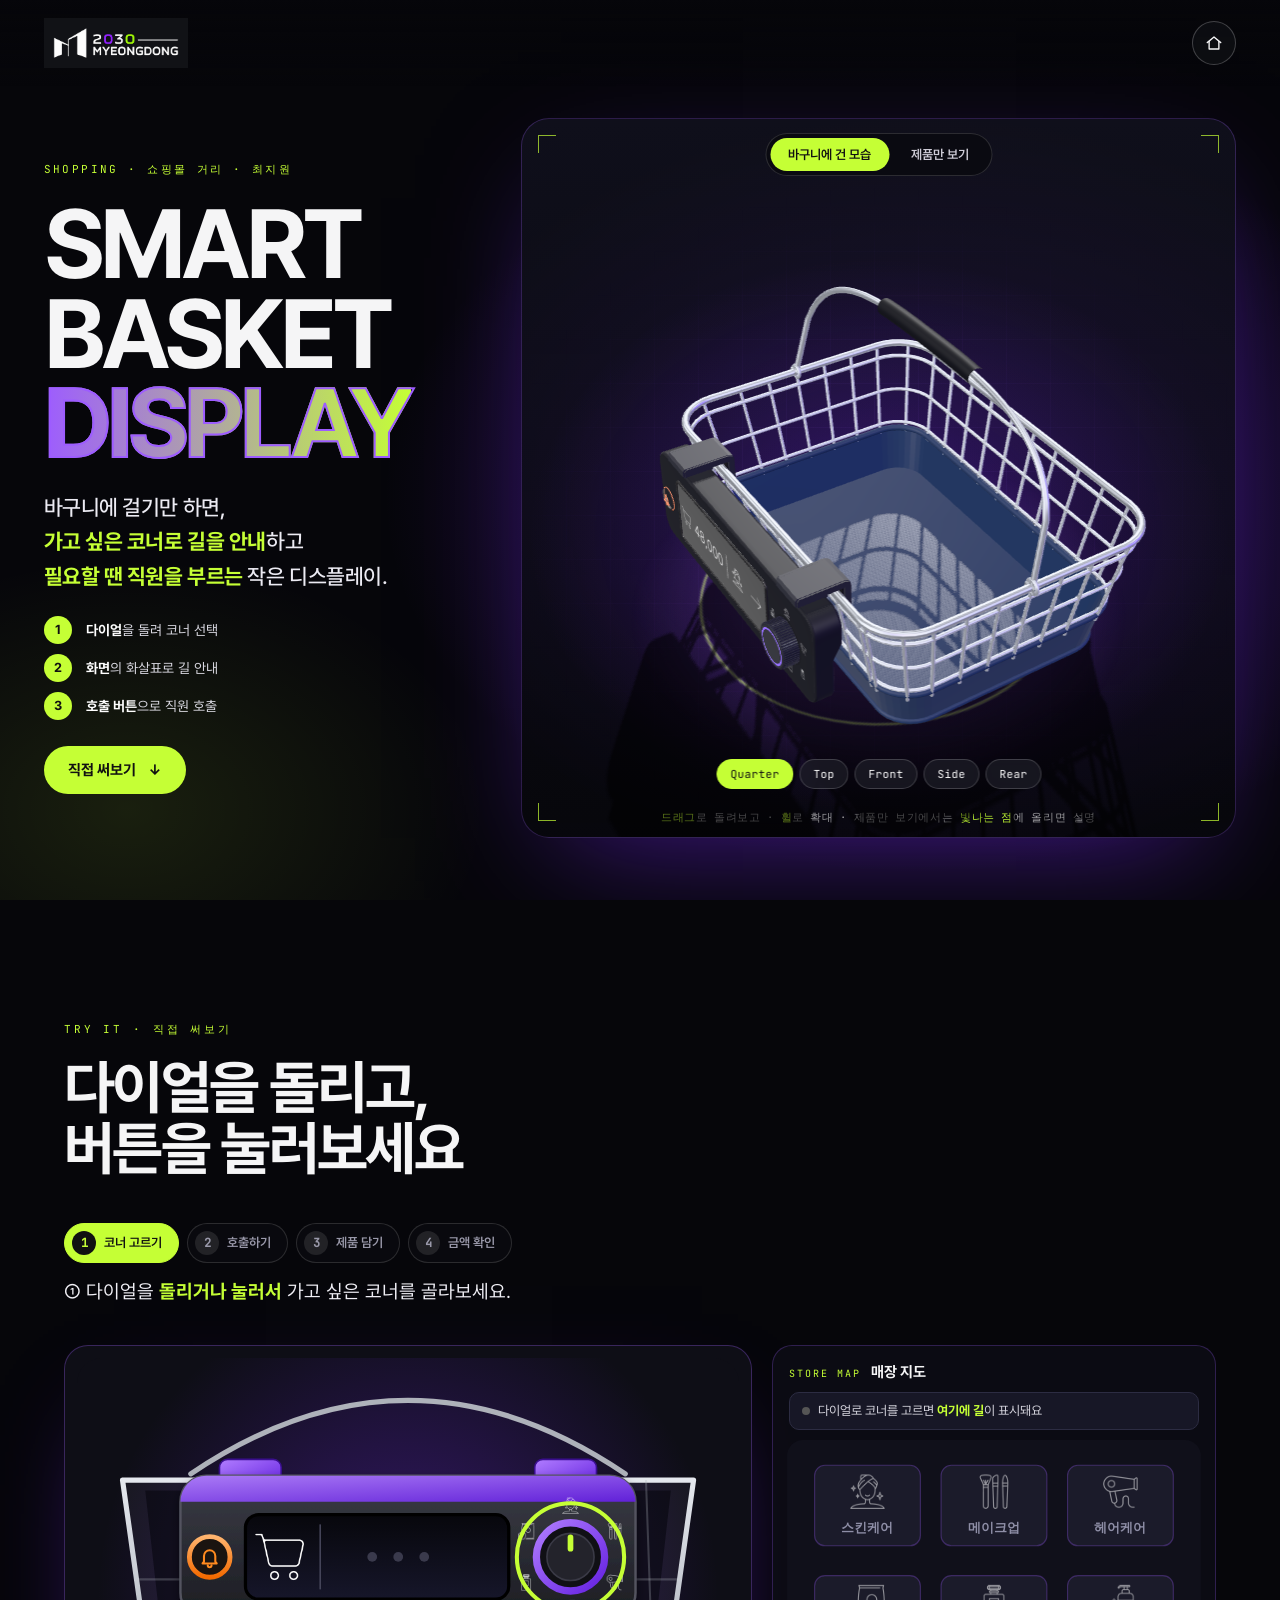
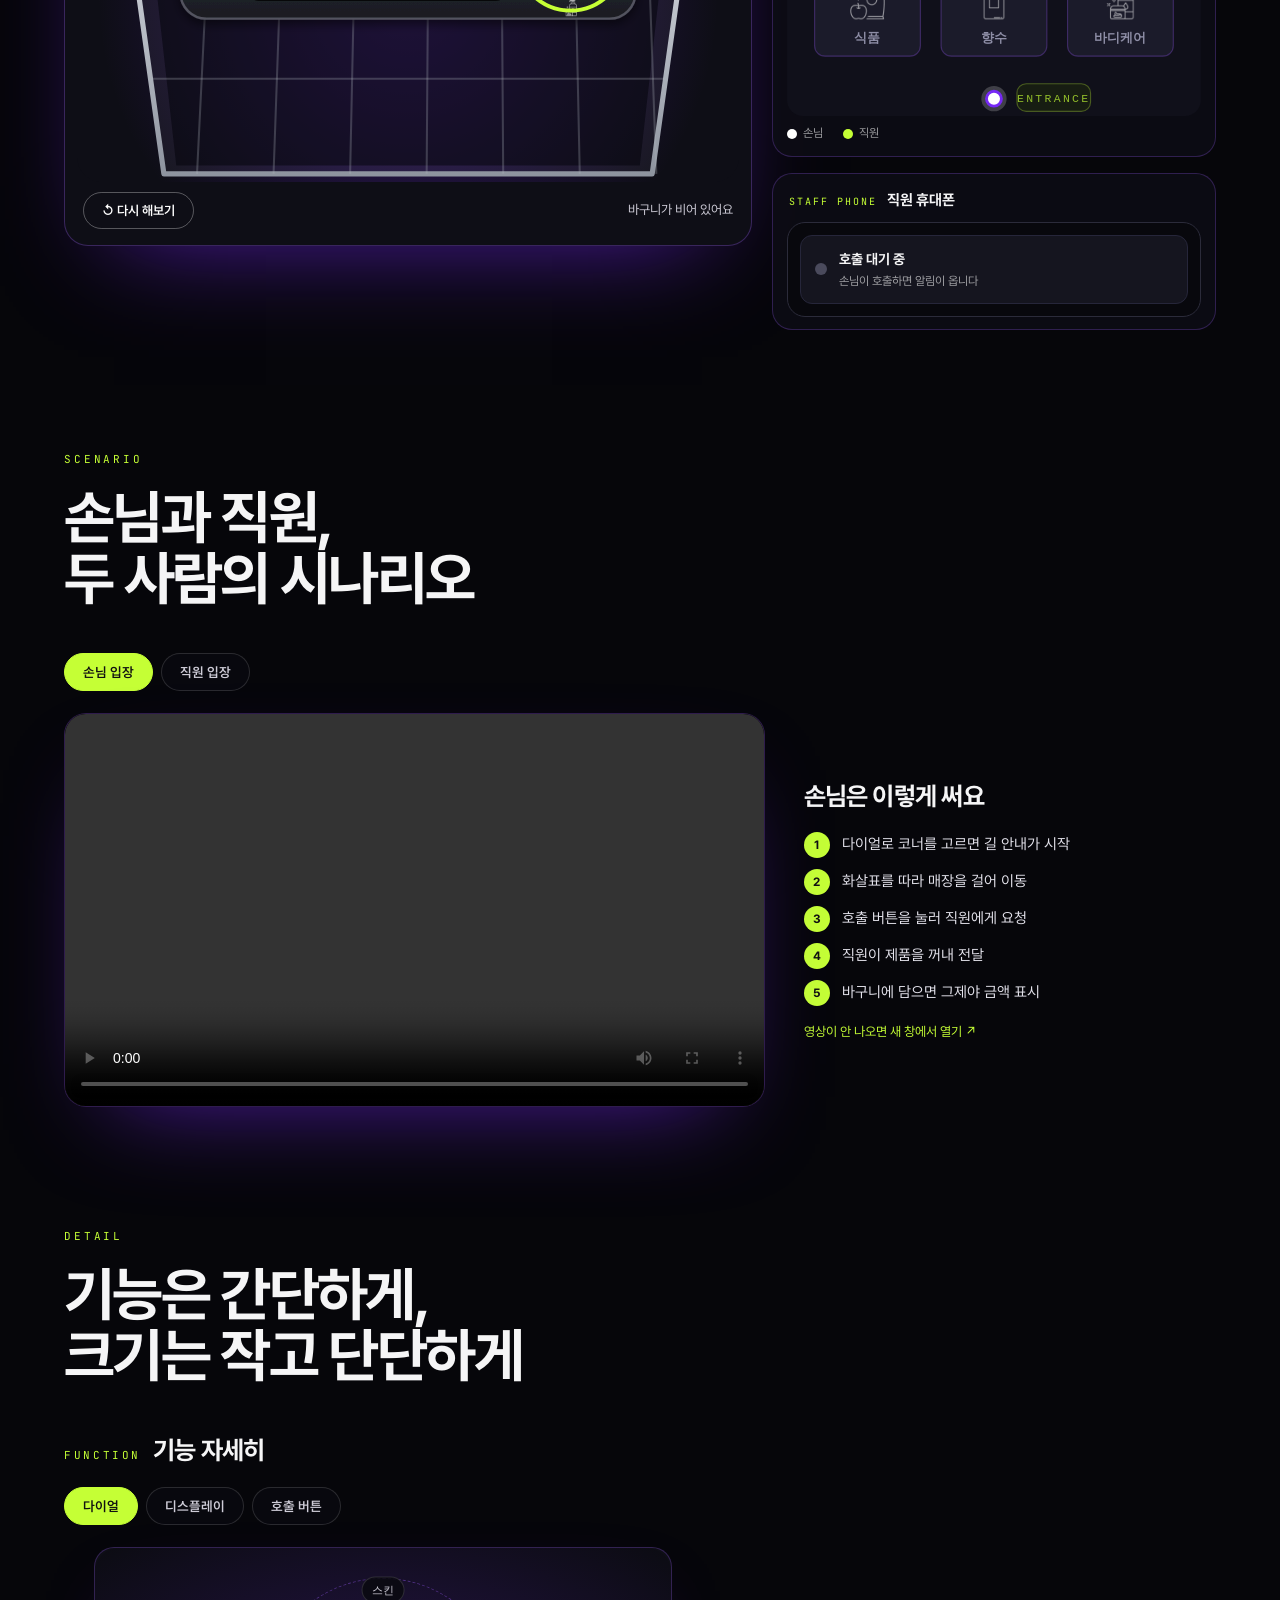
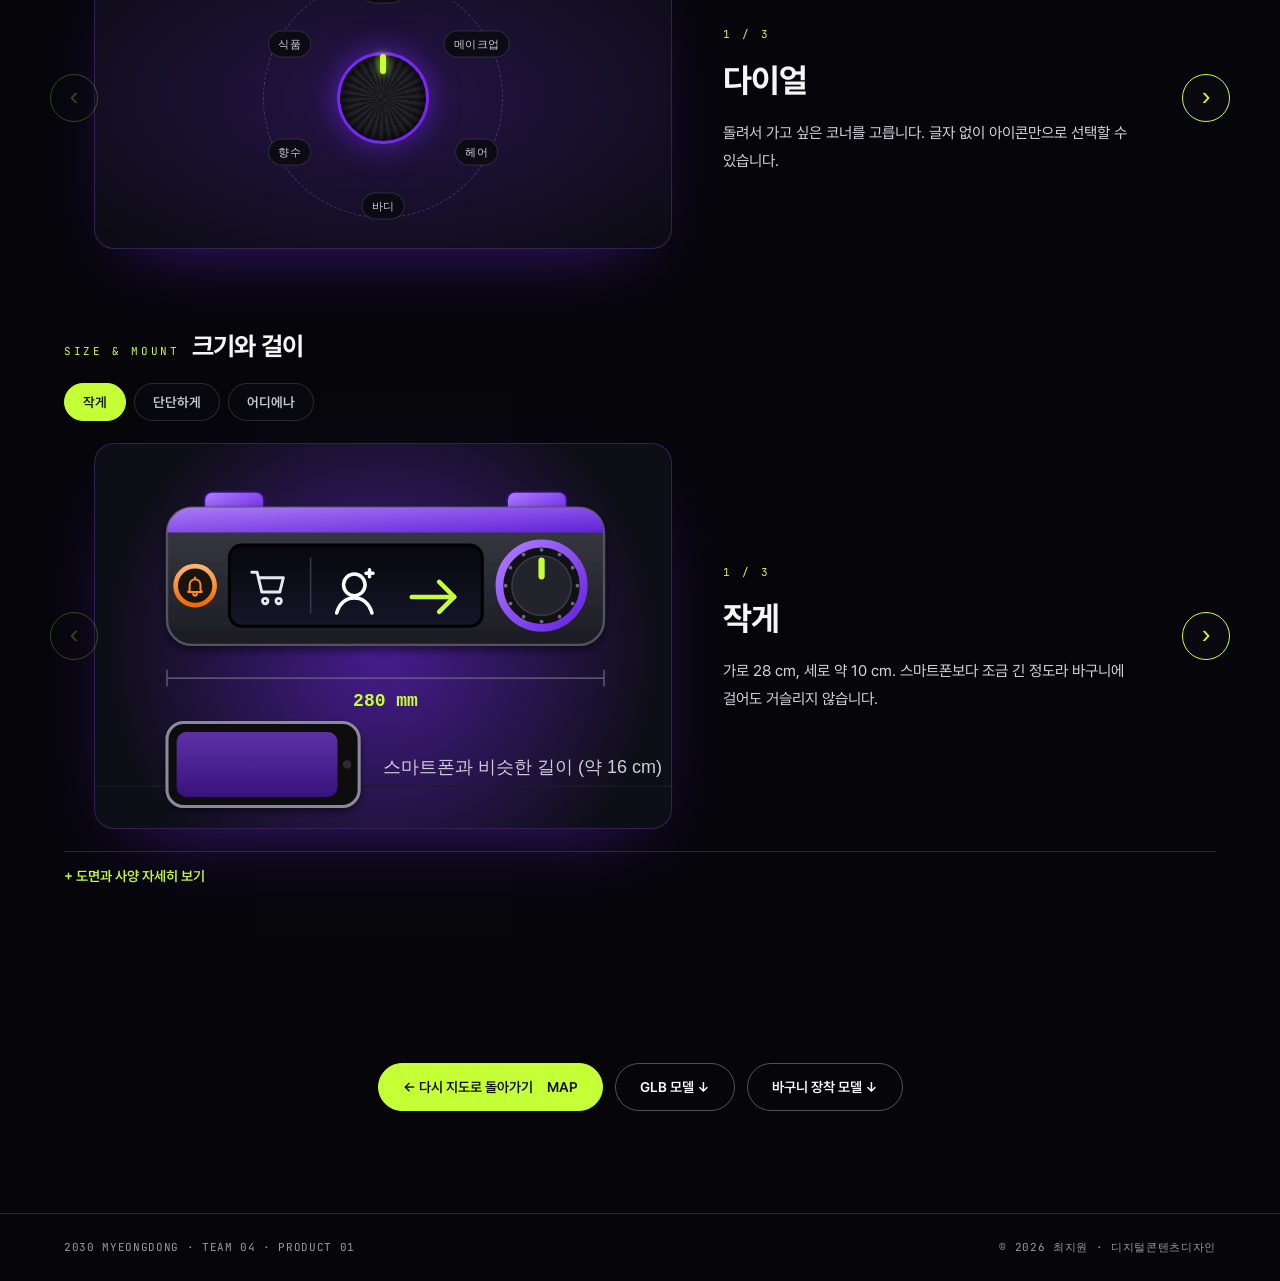
==== commit 2cd2abac: "팀 사이트(V20) 추가: /team/ + 개인 페이지 팀 링크 수정 Co-Authored-By: Claude Sonnet 5.5 <noreply@anthropic.com> Cla" ====
--- a/index.html
+++ b/index.html
@@ -318,7 +318,7 @@
   </div>
 </div>
 <script>
-const TEAM_URL='https://jwform.github.io/DigitalContnets/?return=shopping#explore', COURSE_URL='https://jwform.github.io/DigitalContnets/';   // 로고 → 조 소개 페이지 / 홈 → 전체 프로젝트
+const TEAM_URL='https://jwform.github.io/DC/team/?return=shopping#explore', COURSE_URL='https://jwform.github.io/DC/team/';   // 로고 → 조 소개 페이지 / 홈 → 전체 프로젝트
 ['teamLink','teamLink2'].forEach(i=>document.getElementById(i).href=TEAM_URL);
 ['homeLink'].forEach(i=>document.getElementById(i).href=COURSE_URL);
 (function(){
